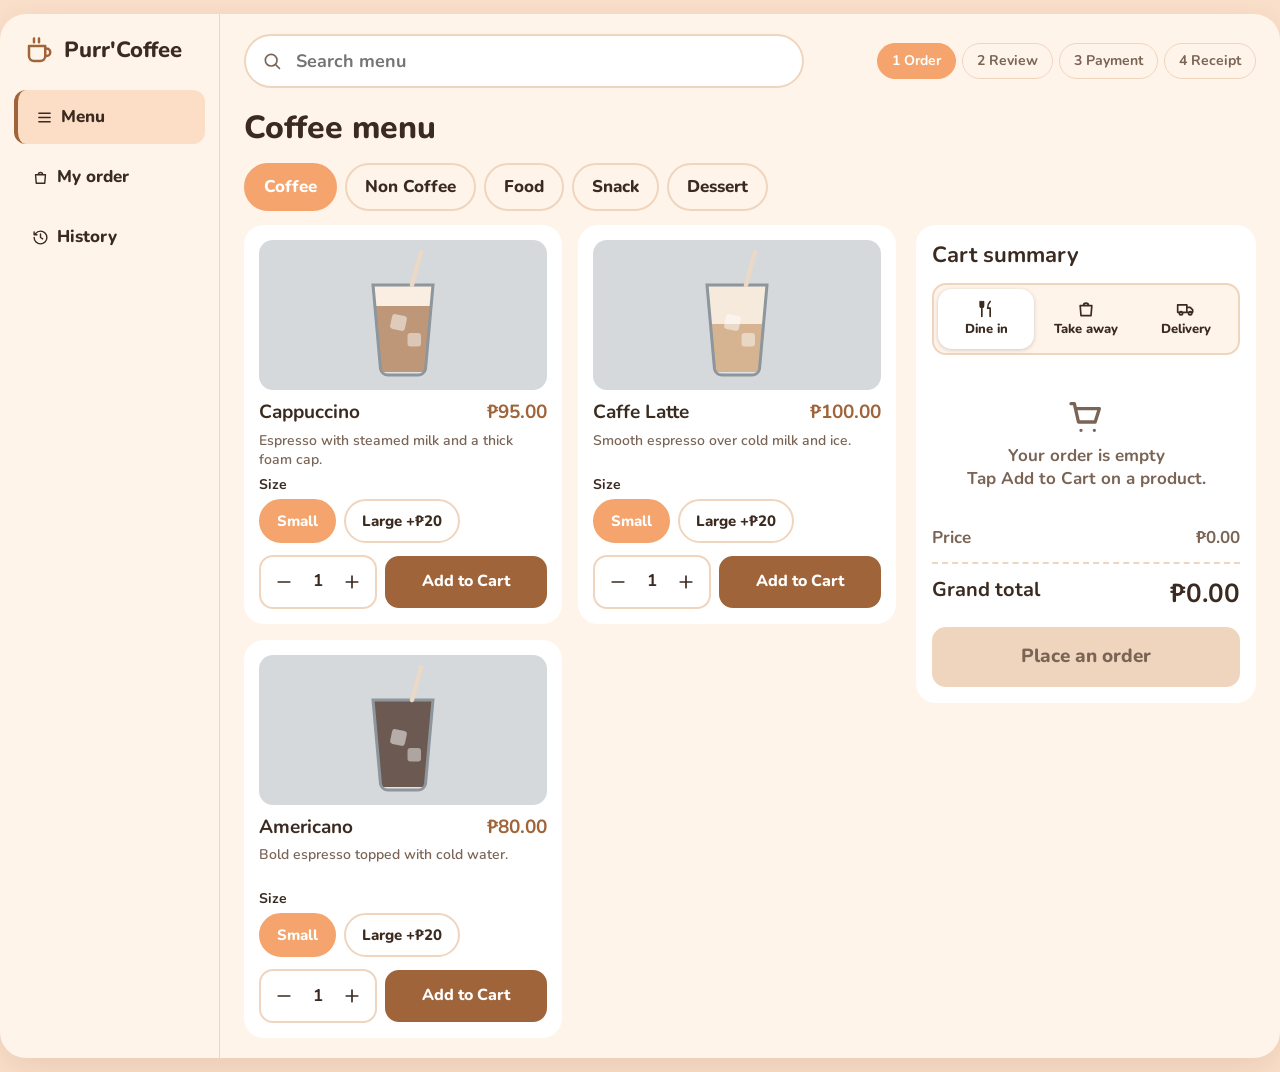
==== index.html @ 144119b5 "add readme" ====
<!DOCTYPE html>
<html lang="en">
<head>
  <meta charset="utf-8">
  <meta name="viewport" content="width=device-width, initial-scale=1, viewport-fit=cover">
  <title>Purr'Coffee POS</title>
  <link rel="stylesheet" href="https://fonts.googleapis.com/css2?family=Nunito:wght@600;700;800&family=JetBrains+Mono:wght@500;700&display=swap">

  <style>
  /* ===== THEME (light + dark colors) ===== */
  :root {
    box-sizing: border-box;
    padding-top: env(safe-area-inset-top,0px);
    padding-bottom: env(safe-area-inset-bottom,0px);
    --bg: #fbe1cc;
    --panel: #fff4ea;
    --card: #fff;
    --ink: #3b2a20;
    --mute: #7a6455;
    --line: #f0d5be;
    --brand: #a0643a;
    --pill: #f4a46c;
    --pillink: #fff;
    --ok: #15803d;
    --okbg: #dcfce7;
    --err: #b91c1c;
    --errbg: #fee2e2;
    --btn2: #3b2a20;
    --btn2ink: #fff;
    --img: #d5d9dc;
  }

  @media (prefers-color-scheme:dark) {
    :root:not([data-theme="light"]) {
      --bg: #1d1511;
      --panel: #2a1f19;
      --card: #35271f;
      --ink: #f7e9dc;
      --mute: #c9ae98;
      --line: #4a382d;
      --brand: #d39a6c;
      --pill: #e0905a;
      --pillink: #2a1f19;
      --ok: #4ade80;
      --okbg: #10331f;
      --err: #fca5a5;
      --errbg: #3a1518;
      --btn2: #f7e9dc;
      --btn2ink: #2a1f19;
      --img: #4a4540;
    }
  }

  :root[data-theme="dark"] {
    --bg: #1d1511;
    --panel: #2a1f19;
    --card: #35271f;
    --ink: #f7e9dc;
    --mute: #c9ae98;
    --line: #4a382d;
    --brand: #d39a6c;
    --pill: #e0905a;
    --pillink: #2a1f19;
    --ok: #4ade80;
    --okbg: #10331f;
    --err: #fca5a5;
    --errbg: #3a1518;
    --btn2: #f7e9dc;
    --btn2ink: #2a1f19;
    --img: #4a4540;
  }

  html {
    scroll-padding-top: env(safe-area-inset-top,0px);
  }

  *,*:before,*:after {
    box-sizing: inherit;
  }

  body {
    margin: 0;
    background: var(--bg);
    color: var(--ink);
    font: 700 17px/1.35 Nunito,"Segoe UI",system-ui,sans-serif;
    -webkit-tap-highlight-color: transparent;
    touch-action: manipulation;
  }

  /* ===== BASE + BUTTONS ===== */
  svg.i {
    width: 1em;
    height: 1em;
    fill: none;
    stroke: currentColor;
    stroke-width: 2;
    stroke-linecap: round;
    stroke-linejoin: round;
    flex: none;
  }

  button {
    font: inherit;
    font-weight: 800;
    color: inherit;
    cursor: pointer;
    min-height: 52px;
    min-width: 52px;
    border-radius: 14px;
    border: 2px solid var(--line);
    background: var(--card);
    padding: 0 18px;
    display: inline-flex;
    align-items: center;
    justify-content: center;
    gap: 8px;
    transition: transform .08s,filter .15s;
  }

  button:active {
    transform: scale(.95);
    filter: brightness(.93);
  }

  button:focus-visible,input:focus-visible {
    outline: 3px solid var(--brand);
    outline-offset: 2px;
  }

  button:disabled {
    opacity: .6;
    cursor: wait;
  }

  .pri {
    background: var(--brand);
    border-color: var(--brand);
    color: #fff;
    font-size: 19px;
    min-height: 60px;
  }

  .out {
    border-color: var(--btn2);
    min-height: 60px;
    font-size: 19px;
  }

  .dis {
    background: var(--line);
    border-color: var(--line);
    color: var(--mute);
  }

  /* ===== APP SHELL + SIDEBAR ===== */
  .shell {
    max-width: 1400px;
    margin: 14px auto;
    display: grid;
    grid-template-columns: 220px 1fr;
    gap: 0;
    background: var(--panel);
    border-radius: 26px;
    overflow: hidden;
    min-height: calc(100vh - 28px);
    box-shadow: 0 10px 40px rgba(120,70,30,.15);
  }

  aside {
    padding: 22px 14px;
    border-right: 1px solid var(--line);
    display: flex;
    flex-direction: column;
    gap: 6px;
  }

  .brand {
    display: flex;
    align-items: center;
    gap: 10px;
    font-size: 22px;
    font-weight: 800;
    padding: 0 10px 18px;
    color: var(--ink);
  }

  .brand svg {
    font-size: 30px;
    color: var(--brand);
  }

  .nav {
    justify-content: flex-start;
    border: 0;
    background: none;
    min-height: 54px;
    width: 100%;
    font-size: 17px;
    border-radius: 12px;
    position: relative;
  }

  .nav.on {
    background: color-mix(in srgb,var(--pill) 28%,var(--panel));
    border-left: 4px solid var(--brand);
  }

  .nav .bd {
    margin-left: auto;
    background: var(--pill);
    color: var(--pillink);
    border-radius: 50%;
    min-width: 26px;
    height: 26px;
    display: grid;
    place-items: center;
    font-size: 14px;
  }

  .content {
    padding: 20px 24px;
    min-width: 0;
  }

  /* ===== TOP BAR + SEARCH + STEPS ===== */
  .top {
    display: flex;
    justify-content: space-between;
    align-items: center;
    gap: 12px;
    flex-wrap: wrap;
    margin-bottom: 18px;
  }

  .search {
    flex: 1;
    min-width: 200px;
    max-width: 560px;
    position: relative;
  }

  .search input {
    width: 100%;
    min-height: 54px;
    border-radius: 999px;
    border: 2px solid var(--line);
    background: var(--card);
    padding: 0 20px 0 50px;
    font: inherit;
    font-size: 18px;
    color: var(--ink);
  }

  .search svg {
    position: absolute;
    left: 18px;
    top: 17px;
    font-size: 20px;
    color: var(--mute);
  }

  .steps {
    display: flex;
    gap: 6px;
    flex-wrap: wrap;
  }

  .steps span {
    padding: 8px 14px;
    border-radius: 999px;
    font-size: 14px;
    border: 1px solid var(--line);
    color: var(--mute);
  }

  .steps .done {
    background: color-mix(in srgb,var(--pill) 25%,var(--panel));
    color: var(--ink);
  }

  .steps .on {
    background: var(--pill);
    color: var(--pillink);
    border-color: var(--pill);
  }

  h1,h2 {
    margin: 0;
    font-weight: 800;
  }

  h1 {
    font-size: 32px;
  }

  h2 {
    font-size: 28px;
  }

  .sub {
    color: var(--mute);
    margin: 6px 0 0;
  }

  /* ===== MENU SCREEN (products + cart) ===== */
  .cols {
    display: grid;
    grid-template-columns: 1fr 340px;
    gap: 20px;
    align-items: start;
  }

  .pills {
    display: flex;
    gap: 8px;
    flex-wrap: wrap;
    margin: 14px 0;
  }

  .pills button {
    border-radius: 999px;
    min-height: 48px;
    background: none;
    border-color: var(--line);
  }

  .pills .on {
    background: var(--pill);
    border-color: var(--pill);
    color: var(--pillink);
  }

  .grid {
    display: grid;
    grid-template-columns: repeat(auto-fill,minmax(225px,1fr));
    gap: 16px;
  }

  .pc {
    background: var(--card);
    border-radius: 20px;
    padding: 12px;
    border: 3px solid transparent;
    display: flex;
    flex-direction: column;
    gap: 6px;
  }

  .pc.in {
    border-color: var(--pill);
  }

  .img {
    height: 150px;
    border-radius: 14px;
    background: var(--img);
    overflow: hidden;
    display: grid;
    place-items: center;
  }

  .img svg {
    height: 100%;
    width: 100%;
  }

  .pn {
    display: flex;
    justify-content: space-between;
    align-items: baseline;
    gap: 6px;
    font-size: 19px;
    margin-top: 4px;
  }

  .pn span {
    color: var(--brand);
  }

  .desc {
    margin: 0;
    color: var(--mute);
    font-size: 14px;
    font-weight: 600;
    min-height: 38px;
  }

  .sz small {
    display: block;
    font-size: 14px;
    margin-bottom: 4px;
  }

  .sz div {
    display: flex;
    gap: 8px;
  }

  .sz button {
    min-height: 44px;
    border-radius: 999px;
    font-size: 15px;
    padding: 0 16px;
  }

  .sz .on {
    background: var(--pill);
    border-color: var(--pill);
    color: var(--pillink);
  }

  .ar {
    display: flex;
    gap: 8px;
    align-items: center;
    margin-top: auto;
    padding-top: 6px;
  }

  .st {
    display: flex;
    align-items: center;
    border: 2px solid var(--line);
    border-radius: 14px;
  }

  .st button {
    border: 0;
    background: none;
    min-width: 46px;
    min-height: 50px;
    padding: 0;
    font-size: 20px;
  }

  .st b {
    min-width: 22px;
    text-align: center;
  }

  .add {
    flex: 1;
    background: var(--brand);
    border-color: var(--brand);
    color: #fff;
    font-size: 16px;
    padding: 0 8px;
  }

  .cart {
    background: var(--card);
    border-radius: 20px;
    padding: 16px;
    position: sticky;
    top: 12px;
  }

  .cart h3 {
    margin: 0 0 12px;
    font-size: 22px;
  }

  .mode {
    display: grid;
    grid-template-columns: repeat(3,1fr);
    gap: 4px;
    background: var(--panel);
    border: 2px solid var(--line);
    border-radius: 14px;
    padding: 4px;
    margin-bottom: 12px;
  }

  .mode button {
    flex-direction: column;
    gap: 2px;
    border: 0;
    background: none;
    min-height: 60px;
    font-size: 13px;
    padding: 0 4px;
  }

  .mode .on {
    background: var(--card);
    box-shadow: 0 1px 4px rgba(0,0,0,.18);
  }

  .mode svg {
    font-size: 20px;
  }

  .item {
    display: grid;
    grid-template-columns: 56px 1fr auto;
    gap: 10px;
    align-items: center;
    padding: 10px 0;
    border-bottom: 1px solid var(--line);
  }

  .item .th {
    width: 56px;
    height: 56px;
    border-radius: 12px;
    overflow: hidden;
    background: var(--img);
  }

  .item .th svg {
    width: 100%;
    height: 100%;
  }

  .item b {
    font-size: 16px;
    display: block;
  }

  .item small {
    color: var(--mute);
    font-size: 14px;
    font-weight: 600;
    display: block;
  }

  .item .q {
    display: flex;
    align-items: center;
    gap: 4px;
    margin-top: 4px;
  }

  .item .q button {
    min-height: 44px;
    min-width: 44px;
    padding: 0;
    border-radius: 12px;
    font-size: 18px;
  }

  .item .q i {
    font-style: normal;
    min-width: 24px;
    text-align: center;
  }

  .item .rt {
    text-align: right;
  }

  .item .rt b {
    font-size: 17px;
  }

  .del {
    background: var(--errbg)!important;
    color: var(--err);
    border-color: var(--errbg)!important;
    margin-top: 6px;
  }

  .empty {
    text-align: center;
    color: var(--mute);
    padding: 30px 8px;
  }

  .empty svg {
    font-size: 40px;
    display: block;
    margin: 0 auto 8px;
  }

  .row2 {
    display: flex;
    justify-content: space-between;
    padding: 6px 0;
    color: var(--mute);
  }

  .row2.g {
    color: var(--ink);
    font-size: 20px;
    border-top: 2px dashed var(--line);
    margin-top: 6px;
    padding-top: 12px;
  }

  .row2.g b {
    font-size: 26px;
  }

  .wide {
    width: 100%;
    margin-top: 10px;
  }

  /* ===== REVIEW SCREEN ===== */
  .panelbox {
    background: var(--card);
    border-radius: 20px;
    overflow: hidden;
    margin: 16px 0;
  }

  .tr {
    display: grid;
    grid-template-columns: 2fr 1fr 1fr 1fr;
    padding: 16px 22px;
    border-top: 1px solid var(--line);
    font-size: 19px;
    align-items: center;
  }

  .tr.h {
    background: var(--panel);
    border: 0;
    font-size: 13px;
    color: var(--mute);
    padding: 12px 22px;
  }

  .tr>*:not(:first-child) {
    text-align: right;
  }

  .tsum {
    display: flex;
    justify-content: space-between;
    align-items: center;
    padding: 20px 22px;
    background: color-mix(in srgb,var(--pill) 22%,var(--card));
  }

  .tsum b {
    font-size: 40px;
    color: var(--brand);
  }

  .btns {
    display: grid;
    grid-template-columns: 1fr 2fr;
    gap: 16px;
  }

  @media (max-width:600px) {
    .btns {
      grid-template-columns: 1fr;
    }
  }

  .due {
    background: var(--card);
    border-radius: 16px;
    padding: 10px 20px;
    text-align: right;
  }

  .due small {
    display: block;
    font-size: 13px;
    color: var(--mute);
  }

  .due b {
    font-size: 34px;
    color: var(--brand);
  }

  /* ===== PAYMENT METHOD + CASH / QR / CARD ===== */
  .methods {
    display: grid;
    grid-template-columns: repeat(auto-fit,minmax(220px,1fr));
    gap: 16px;
    margin: 18px 0;
  }

  .method {
    flex-direction: column;
    min-height: 270px;
    border-radius: 24px;
    padding: 20px;
    font-weight: 600;
    color: var(--mute);
    gap: 4px;
    text-align: center;
    border: 3px solid transparent;
  }

  .method h3 {
    margin: 10px 0 2px;
    font-size: 26px;
    color: var(--ink);
    font-weight: 800;
  }

  .mic {
    width: 110px;
    height: 110px;
    border-radius: 50%;
    display: grid;
    place-items: center;
    font-size: 50px;
  }

  .two {
    display: grid;
    grid-template-columns: 1fr 1fr;
    gap: 24px;
    align-items: start;
  }

  @media (max-width:860px) {
    .two {
      grid-template-columns: 1fr;
    }
  }

  .amt {
    background: var(--card);
    border-radius: 16px;
    padding: 16px 22px;
    display: flex;
    justify-content: space-between;
    align-items: center;
    color: var(--mute);
    margin: 14px 0;
  }

  .amt b {
    font-size: 36px;
    color: var(--ink);
  }

  .field {
    background: var(--card);
    border: 3px solid var(--btn2);
    border-radius: 16px;
    padding: 12px 22px;
    font-size: 40px;
    font-weight: 800;
    min-height: 78px;
  }

  .field.bad {
    border-color: var(--err);
  }

  .field.z {
    color: var(--mute);
  }

  .lbl {
    display: block;
    font-size: 15px;
    margin: 12px 0 6px;
  }

  .quick {
    display: grid;
    grid-template-columns: repeat(4,1fr);
    gap: 8px;
    margin: 6px 0 12px;
  }

  .quick button {
    padding: 0;
    min-height: 58px;
  }

  .quick .on {
    background: var(--btn2);
    color: var(--btn2ink);
    border-color: var(--btn2);
  }

  .chg {
    border-radius: 16px;
    padding: 14px 20px;
    display: flex;
    justify-content: space-between;
    align-items: center;
    background: var(--card);
    color: var(--mute);
  }

  .chg.ok {
    background: var(--okbg);
    color: var(--ok);
  }

  .chg b {
    font-size: 36px;
  }

  .chg small {
    display: block;
    font-size: 14px;
    font-weight: 600;
  }

  .alert {
    display: flex;
    gap: 12px;
    align-items: center;
    background: var(--errbg);
    color: var(--err);
    border: 2px solid var(--err);
    border-radius: 14px;
    padding: 12px 16px;
    margin: 10px 0;
    font-size: 22px;
  }

  .alert div {
    font-size: 15px;
    font-weight: 600;
  }

  .alert b {
    font-size: 17px;
    display: block;
  }

  .pad {
    display: grid;
    grid-template-columns: repeat(3,1fr);
    gap: 10px;
  }

  .pad button {
    min-height: 92px;
    font-size: 32px;
    border-radius: 16px;
    padding: 0;
  }

  .pad .f {
    background: var(--panel);
    font-size: 20px;
  }

  .qrcard,.term {
    background: var(--card);
    border-radius: 24px;
    padding: 32px;
    text-align: center;
    display: grid;
    place-items: center;
  }

  .qrbox {
    width: min(290px,100%);
    aspect-ratio: 1;
    border: 2px dashed var(--mute);
    border-radius: 10px;
    position: relative;
    display: grid;
    place-items: center;
    color: var(--mute);
    font: 700 14px "JetBrains Mono",monospace;
    margin-bottom: 12px;
  }

  .qrbox i {
    position: absolute;
    width: 26%;
    height: 26%;
    background: #3b2a20;
    border-radius: 8px;
  }

  .qrbox i:after {
    content: "";
    position: absolute;
    inset: 24%;
    background: #fff;
  }

  .qrbox i:before {
    content: "";
    position: absolute;
    inset: 38%;
    background: #3b2a20;
    z-index: 1;
  }

  .how {
    list-style: none;
    padding: 0;
    margin: 12px 0;
    display: grid;
    gap: 12px;
  }

  .how li {
    display: flex;
    gap: 12px;
    align-items: center;
    font-size: 18px;
  }

  .how b {
    width: 40px;
    height: 40px;
    border-radius: 50%;
    background: var(--btn2);
    color: var(--btn2ink);
    display: grid;
    place-items: center;
    flex: none;
  }

  .note {
    color: var(--mute);
    font-size: 15px;
    font-weight: 600;
    margin-top: 10px;
  }

  .proc {
    background: color-mix(in srgb,var(--pill) 20%,var(--card));
    border: 2px solid var(--pill);
    border-radius: 16px;
    padding: 14px 18px;
    margin: 12px 0;
  }

  .proc .bar {
    height: 12px;
    background: var(--card);
    border-radius: 6px;
    margin: 8px 0;
    overflow: hidden;
  }

  .proc .bar i {
    display: block;
    height: 100%;
    width: 0;
    background: var(--brand);
    animation: fill 1.6s linear forwards;
  }

  @keyframes fill {
    to {
      width: 100%;
    }
  }

  .proc small {
    font-weight: 600;
  }

  /* ===== SUCCESS + RECEIPT + HISTORY ===== */
  .okc {
    background: var(--card);
    border-radius: 26px;
    padding: 32px;
    max-width: 760px;
    margin: 0 auto;
    text-align: center;
  }

  .bigok {
    width: 110px;
    height: 110px;
    border-radius: 50%;
    background: #15803d;
    color: #fff;
    display: grid;
    place-items: center;
    font-size: 58px;
    margin: 0 auto 12px;
  }

  .okc h2 {
    font-size: 40px;
    color: var(--ok);
  }

  .kv {
    border: 2px solid var(--line);
    border-radius: 16px;
    margin: 20px 0;
    overflow: hidden;
    text-align: left;
  }

  .kv div {
    display: flex;
    justify-content: space-between;
    gap: 10px;
    padding: 14px 20px;
    border-top: 1px solid var(--line);
    font-size: 19px;
  }

  .kv div:first-child {
    border: 0;
    background: var(--panel);
  }

  .kv span {
    color: var(--mute);
  }

  .kv .m {
    font: 700 20px "JetBrains Mono",monospace;
  }

  .kv .g {
    color: var(--ok);
  }

  .okc button {
    width: 100%;
    margin-top: 10px;
  }

  .rc {
    background: #fff;
    color: #2b1d14;
    border-radius: 10px;
    padding: 30px;
    font: 500 16px/1.5 "JetBrains Mono",monospace;
    box-shadow: 0 8px 28px rgba(80,40,10,.2);
  }

  .rc h3 {
    margin: 0;
    text-align: center;
    font-size: 25px;
  }

  .rc .c {
    text-align: center;
    color: #6b5646;
    font-size: 13px;
  }

  .rc hr {
    border: 0;
    border-top: 2px dashed #b9a592;
    margin: 12px 0;
  }

  .rc .r {
    display: flex;
    justify-content: space-between;
    gap: 10px;
  }

  .rc small {
    display: block;
    color: #6b5646;
  }

  .rc .t {
    font-size: 23px;
    font-weight: 700;
  }

  .rc .okk {
    color: #15803d;
    font-weight: 700;
  }

  .side {
    padding-top: 30px;
  }

  .side p {
    color: var(--mute);
    font-size: 19px;
    margin: 10px 0 20px;
  }

  .side button {
    width: 100%;
    margin-bottom: 12px;
  }

  .hist {
    display: grid;
    gap: 10px;
    margin-top: 16px;
  }

  .hist button {
    justify-content: space-between;
    min-height: 72px;
    font-size: 18px;
    text-align: left;
    width: 100%;
  }

  @media (max-width:1100px) {
    .cols {
      grid-template-columns: 1fr;
    }
    .cart {
      position: static;
    }
  }

  @media (max-width:820px) {
    .shell {
      grid-template-columns: 1fr;
      margin: 0;
      border-radius: 0;
    }
    aside {
      flex-direction: row;
      flex-wrap: wrap;
      border: 0;
      border-bottom: 1px solid var(--line);
      padding: 10px;
      align-items: center;
    }
    .brand {
      padding: 0 8px;
    }
    .nav {
      width: auto;
    }
  }

  /* ===== TOAST + PRINT + REDUCED MOTION ===== */
  #toast {
    position: fixed;
    left: 50%;
    bottom: calc(24px + env(safe-area-inset-bottom,0px));
    transform: translate(-50%,20px);
    background: #3b2a20;
    color: #fff;
    padding: 14px 24px;
    border-radius: 999px;
    display: flex;
    gap: 10px;
    align-items: center;
    z-index: 50;
    opacity: 0;
    pointer-events: none;
    transition: .2s;
    max-width: 92vw;
  }

  #toast.show {
    opacity: 1;
    transform: translate(-50%,0);
  }

  #toast.error {
    background: #991b1b;
  }

  #toast.warn {
    background: #92400e;
  }

  #toast.success svg {
    color: #86efac;
  }

  @media print {
    aside,.top,.side,#toast {
      display: none;
    }
    .shell {
      display: block;
      box-shadow: none;
    }
    .two {
      display: block;
    }
  }

  @media (prefers-reduced-motion:reduce) {
    * {
      animation: none!important;
      transition: none!important;
    }
  }
  </style>
</head>

<body>
  <div class="shell">
    <aside id="side"></aside>
    <section class="content">
      <div class="top" id="top"></div>
      <div id="app"></div>
    </section>
  </div>
  <div id="toast" role="status" aria-live="polite"></div>

  <script>
    "use strict";

    /* =====================================================================
       PURR'COFFEE POS  -  script map
       ---------------------------------------------------------------------
       1. SETTINGS        numbers you may want to change (prices, limits)
       2. HELPERS         icons, money format, dates, toast popup
       3. MENU DATA       products, categories, product drawings
       4. CART            current order (add / remove / totals)
       5. TRANSACTIONS    reference numbers + saved sales history
       6. PAYMENT         cash validation
       7. RECEIPT         receipt HTML
       8. SCREENS         one function per screen (v_order, v_cash, ...)
       9. ACTIONS         what each button does (click handler)
      10. START           boot the app
       ===================================================================== */

    /* ===== 1. SETTINGS ===== */
    const CONFIG = {
      LARGE_EXTRA: 20,          // extra pesos for a Large drink
      MAX_QTY: 20,              // max quantity per add on the menu
      PROCESS_MS: 1600,         // fake processing time for QR / Card
      MAX_CASH_DIGITS: 7,       // max digits on the cash keypad
      QUICK_AMOUNTS: [200, 500, 1000], // quick cash buttons (plus "Exact")
      TOAST_MS: 2400,           // how long popups stay
      STORAGE_KEY: "pos_tx"     // localStorage key for the reference counter
    };
    const LARGE_EXTRA = CONFIG.LARGE_EXTRA;


    /* ===== 2. HELPERS (icons, money, dates, toast popup) ===== */
    const ICONS = {
      cup: "M4 8h13v8a4 4 0 01-4 4H8a4 4 0 01-4-4V8zM17 10h1a3 3 0 010 6h-1M8 2v3M12 2v3",
      menu: "M4 6h16M4 12h16M4 18h16",
      bag: "M5 8h14l-1 12H6L5 8zM9 8a3 3 0 016 0",
      hist: "M3 12a9 9 0 109-9 9 9 0 00-7 3.5M3 4v4h4M12 7v5l3 2",
      search: "M11 4a7 7 0 100 14 7 7 0 000-14zM21 21l-5-5",
      cash: "M2 6h20v12H2zM12 9a3 3 0 100 6 3 3 0 000-6z",
      qr: "M3 3h7v7H3zM14 3h7v7h-7zM3 14h7v7H3zM14 14h3v3h-3zM20 14v3M14 20h3M20 20h1",
      card: "M2 5h20v14H2zM2 10h20M6 15h4",
      trash: "M4 7h16M10 11v6M14 11v6M6 7l1 13h10l1-13M9 7V4h6v3",
      cart: "M3 4h2l2.5 11h10L20 7H6M9 20h.01M17 20h.01",
      check: "M5 13l4 4L19 7",
      left: "M19 12H5M11 6l-6 6 6 6",
      right: "M5 12h14M13 6l6 6-6 6",
      receipt: "M6 3h12v18l-3-2-3 2-3-2-3 2V3zM9 8h6M9 12h6",
      plus: "M12 5v14M5 12h14",
      minus: "M5 12h14",
      print: "M6 9V3h12v6M6 18H4v-7h16v7h-2M7 14h10v7H7z",
      back: "M21 5H9l-6 7 6 7h12V5zM12 9l5 6M17 9l-5 6",
      alert: "M12 8v5M12 17h.01M12 2a10 10 0 100 20 10 10 0 000-20z",
      dine: "M7 3v8M5 3v5a2 2 0 004 0V3M7 11v10M17 3c-2 2-3 5-3 8h3v10",
      take: "M5 8h14l-1 12H6L5 8zM9 8a3 3 0 016 0",
      ride: "M2 7h11v9H2zM13 10h4l3 3v3h-7M6 19a2 2 0 100-4 2 2 0 000 4zM17 19a2 2 0 100-4 2 2 0 000 4z"
    };
    const ic = n => `<svg class="i" viewBox="0 0 24 24" aria-hidden="true"><path d="${ICONS[n]}"/></svg>`;
    const Util = {
      cents: n => Math.round(Number(n) * 100), // money in centavos: no decimal errors
      peso: n => "₱" + Number(n).toLocaleString("en-PH", {
        minimumFractionDigits: 2,
        maximumFractionDigits: 2
      }),
      pad: (n, l) => String(n).padStart(l, "0"),
      ymd: d => d.getFullYear() + Util.pad(d.getMonth() + 1, 2) + Util.pad(d.getDate(), 2),
      toast(t, type = "success") {
        const e = document.getElementById("toast");
        e.innerHTML = ic(type === "success" ? "check" : "alert") + `<span>${t}</span>`;
        e.className = "show " + type;
        clearTimeout(Util._t);
        Util._t = setTimeout(() => e.className = "", CONFIG.TOAST_MS);
      }
    };

    /* ===== 3. MENU DATA (products, categories, drawn images - no image files needed) ===== */
    const PRODUCTS = [
      {
        id: 1,
        name: "Cappuccino",
        price: 95,
        cat: "Coffee",
        sizes: 1,
        art: "cup",
        layers: [
          [30, 44, "#f6e8d6"],
          [44, 88, "#a8744a"]
        ],
        desc: "Espresso with steamed milk and a thick foam cap."
      },
      {
        id: 2,
        name: "Caffe Latte",
        price: 100,
        cat: "Coffee",
        sizes: 1,
        art: "cup",
        layers: [
          [30, 56, "#f1e2cf"],
          [56, 88, "#c89a6c"]
        ],
        desc: "Smooth espresso over cold milk and ice."
      },
      {
        id: 3,
        name: "Americano",
        price: 80,
        cat: "Coffee",
        sizes: 1,
        art: "cup",
        layers: [
          [30, 88, "#3a2218"]
        ],
        desc: "Bold espresso topped with cold water."
      },
      {
        id: 4,
        name: "Matcha Latte",
        price: 120,
        cat: "Non Coffee",
        sizes: 1,
        art: "cup",
        layers: [
          [30, 52, "#a9c06f"],
          [52, 88, "#eef0d6"]
        ],
        desc: "Ceremonial matcha whisked with milk."
      },
      {
        id: 5,
        name: "Choco Milk",
        price: 90,
        cat: "Non Coffee",
        sizes: 1,
        art: "cup",
        layers: [
          [30, 88, "#7a4a31"]
        ],
        desc: "Rich dark chocolate with cold milk."
      },
      {
        id: 6,
        name: "Croissant",
        price: 85,
        cat: "Food",
        art: "croissant",
        desc: "Buttery, flaky, baked fresh each morning."
      },
      {
        id: 7,
        name: "Club Sandwich",
        price: 130,
        cat: "Food",
        art: "sandwich",
        desc: "Chicken, egg, lettuce and tomato on toast."
      },
      {
        id: 8,
        name: "Cookies",
        price: 45,
        cat: "Snack",
        art: "cookie",
        desc: "Two chewy chocolate chip cookies."
      },
      {
        id: 9,
        name: "Cheesecake",
        price: 110,
        cat: "Dessert",
        art: "cake",
        desc: "Creamy baked cheesecake with berry sauce."
      },
      {
        id: 10,
        name: "Donut",
        price: 55,
        cat: "Dessert",
        art: "donut",
        desc: "Glazed ring donut, soft and fluffy."
      }
    ];
    const CATS = ["Coffee", "Non Coffee", "Food", "Snack", "Dessert"];
    function art(p) {
      const L = y => 30 + (y - 30) * 5 / 55, B = {
        cup: () => p.layers.map(([a, b, c]) => `<polygon points="${L(a)},${a} ${70 - (L(a) - 30)},${a} ${70 - (L(b) - 30)},${b} ${L(b)},${b}" fill="${c}"/>`).join("") +
          `<path d="M30 30h40l-5 56a5 5 0 01-5 4H40a5 5 0 01-5-4z" fill="rgba(255,255,255,.25)" stroke="#8d969c" stroke-width="2"/><rect x="42" y="50" width="10" height="10" rx="2" fill="#fff" opacity=".5" transform="rotate(12 47 55)"/><rect x="53" y="62" width="9" height="9" rx="2" fill="#fff" opacity=".45"/><path d="M56 30l6-22" stroke="#e9d9c6" stroke-width="3" stroke-linecap="round"/>`,
        croissant: () => `<path d="M15 62c4-24 22-34 35-34s31 10 35 34c-8-6-12-8-18-6-3-8-9-12-17-12s-14 4-17 12c-6-2-10 0-18 6z" fill="#d9954a"/><path d="M38 40l5 14M50 36v18M62 40l-5 14" stroke="#b9722e" stroke-width="3" stroke-linecap="round"/>`,
        sandwich: () => `<path d="M14 66L50 24l36 42z" fill="#e8c27c"/><path d="M20 66l30-34 30 34z" fill="#8fbf5a"/><path d="M26 66l24-26 24 26z" fill="#e5533d"/><path d="M14 66h72v8H14z" fill="#e8c27c"/>`,
        cookie: () => `<circle cx="50" cy="52" r="30" fill="#c58a4a"/><circle cx="40" cy="44" r="4" fill="#4a2c1a"/><circle cx="58" cy="40" r="4" fill="#4a2c1a"/><circle cx="52" cy="58" r="4" fill="#4a2c1a"/><circle cx="36" cy="60" r="3.5" fill="#4a2c1a"/><circle cx="64" cy="58" r="3.5" fill="#4a2c1a"/>`,
        cake: () => `<path d="M14 70L50 30l36 40z" fill="#f6dfa6"/><path d="M14 70h72v8H14z" fill="#d9a65c"/><path d="M50 30l36 40H50z" fill="#f0cd84"/><circle cx="50" cy="26" r="6" fill="#d33d5b"/>`,
        donut: () => `<circle cx="50" cy="52" r="32" fill="#e7b06b"/><circle cx="50" cy="50" r="30" fill="#f3a0b8"/><circle cx="50" cy="50" r="10" fill="var(--img)"/><path d="M30 38l5 3M62 32l-3 5M70 56l-5 2M40 70l3-5M58 70l-2-5" stroke="#fff" stroke-width="3" stroke-linecap="round"/>`
      };
      return `<svg viewBox="0 0 100 100" role="img" aria-label="${p.name}">${B[p.art]()}</svg>`;
    }

    /* ===== 4. CART (current order; each line is keyed by product + size) ===== */
    const Cart = {
      items: [],
      find(k) {
        return this.items.find(i => i.key === k);
      },
      add(p, size, qty) {
        const k = p.id + (size || ""), e = this.find(k);
        if (e)
          e.quantity += qty;
        else
          this.items.push({
            key: k,
            productId: p.id,
            name: p.name,
            size,
            price: p.price + (size === "Large" ? LARGE_EXTRA : 0),
            quantity: qty
          });
      },
      change(k, d) {
        const e = this.find(k);
        if (!e)
          return;
        e.quantity + d < 1 ? this.remove(k) : e.quantity += d; // never below 1
      },
      remove(k) {
        this.items = this.items.filter(i => i.key !== k);
      },
      clear() {
        this.items = [];
      },
      subtotal: i => Util.cents(i.price) * i.quantity / 100, // derived, never stored
      totalCents() {
        return this.items.reduce((s, i) => s + Util.cents(i.price) * i.quantity, 0);
      },
      total() {
        return this.totalCents() / 100;
      },
      count() {
        return this.items.reduce((s, i) => s + i.quantity, 0);
      },
      isEmpty() {
        return !this.items.length;
      }
    };

    /* ===== 5. TRANSACTIONS (reference numbers + sales history) ===== */
    const Tx = {
      seq: 0,
      used: new Set(),
      history: [],
      init() {
        try {
          const s = JSON.parse(localStorage.getItem(CONFIG.STORAGE_KEY) || "{}");
          if (s.day === Util.ymd(new Date())) {
            this.seq = s.seq || 0;
            (s.used || []).forEach(r => this.used.add(r));
          }
        }
        catch (e) { }
      },
      peekRef() {
        return `TXN-${Util.ymd(new Date())}-${Util.pad(this.seq + 1, 3)}`;
      },
      newRef() {
        let r;
        do {
          this.seq++;
          r = `TXN-${Util.ymd(new Date())}-${Util.pad(this.seq, 3)}`;
        } while (this.used.has(r));
        this.used.add(r);
        try {
          localStorage.setItem(CONFIG.STORAGE_KEY, JSON.stringify({
            day: Util.ymd(new Date()),
            seq: this.seq,
            used: [...this.used]
          }));
        }
        catch (e) { }
        return r;
      },
      complete(method, cashC, mode) {
        if (Cart.isEmpty())
          throw new Error("empty");
        const tc = Cart.totalCents(), cash = method === "Cash";
        const t = {
          transactionReference: this.newRef(),
          dateTime: new Date(),
          serviceMode: mode,
          items: Cart.items.map(i => ({ // snapshot: later cart changes cannot alter it
            name: i.name,
            size: i.size,
            price: i.price,
            quantity: i.quantity,
            subtotal: Cart.subtotal(i)
          })),
          total: tc / 100,
          paymentMethod: method,
          cashReceived: cash ? cashC / 100 : null,
          change: cash ? (cashC - tc) / 100 : null,
          status: "PAID"
        };
        this.history.unshift(t);
        return t;
      }
    };

    /* ===== 6. PAYMENT (cash validation) ===== */
    const Payment = { check(s) {
        if (!/^\d{1,7}$/.test(s) || Number(s) <= 0)
          return { error: "invalid" };
        const c = Number(s) * 100, t = Cart.totalCents();
        return c < t ? {
          error: "short",
          short: (t - c) / 100
        } : {
          cents: c,
          change: (c - t) / 100
        };
      } };

    /* ===== 7. RECEIPT ===== */
    const Receipt = { html(t) {
        const rows = t.items.map(i => `<div class="r"><b>${i.name}${i.size ? ` (${i.size})` : ""}</b><span>${Util.peso(i.subtotal)}</span></div><small>${i.quantity} × ${Util.peso(i.price)}</small>`).join("");
        const cash = t.paymentMethod === "Cash" ? `<div class="r"><span>Cash received</span><span>${Util.peso(t.cashReceived)}</span></div><div class="r"><span>Change</span><span>${Util.peso(t.change)}</span></div>` : "";
        return `<div class="rc"><h3>PURR'COFFEE POS</h3><div class="c">Official Digital Receipt</div><hr>
      <div class="r"><span>Transaction</span><b>${t.transactionReference}</b></div><div class="r"><span>Date</span><span>${t.dateTime.toLocaleString("en-PH", {
          dateStyle: "long",
          timeStyle: "short"
        })}</span></div><div class="r"><span>Order type</span><span>${t.serviceMode}</span></div><hr>${rows}<hr>
      <div class="r t"><span>TOTAL</span><span>${Util.peso(t.total)}</span></div><div class="r"><span>Payment</span><span>${t.paymentMethod}</span></div>${cash}
      <div class="r"><span>Status</span><span class="okk">Payment Successful</span></div><hr><div class="c">Thank you! Come back soon.</div></div>`;
      } };

    /* ===== 8. SCREENS + APP STATE (step numbers, state, render, one v_ function per screen) ===== */
    const STEP = {
      order: 1,
      review: 2,
      method: 3,
      cash: 3,
      qr: 3,
      card: 3,
      success: 4,
      receipt: 4,
      history: 0
    };
    const App = {
      screen: "order",
      cat: "Coffee",
      q: "",
      mode: "Dine in",
      sel: {},
      lastTx: null,
      from: "success",
      cashStr: "",
      processing: false,
      // go to another screen and redraw
      go(s) {
        this.screen = s;
        this.render();
        window.scrollTo(0, 0);
      },
      getSel(id) {
        return this.sel[id] || (this.sel[id] = {
          size: "Small",
          qty: 1
        });
      },
      // redraw sidebar, top bar and main area
      render() {
        const n = STEP[this.screen];
        document.getElementById("side").innerHTML = `<div class="brand">${ic("cup")}Purr'Coffee</div>
        <button class="nav ${this.screen === "order" ? "on" : ""}" data-a="toOrder">${ic("menu")} Menu</button>
        <button class="nav ${this.screen === "review" ? "on" : ""}" data-a="toReview">${ic("bag")} My order${Cart.count() ? `<span class="bd">${Cart.count()}</span>` : ""}</button>
        <button class="nav ${this.screen === "history" ? "on" : ""}" data-a="toHistory">${ic("hist")} History</button>`;
        const steps = ["Order", "Review", "Payment", "Receipt"].map((l, i) => {
          const k = i + 1, done = this.screen === "success" ? k <= 3 : k < n;
          return `<span class="${k === n && this.screen !== "success" ? "on" : done ? "done" : ""}">${done ? "✓ " + l : k + " " + l}</span>`;
        }).join("");
        document.getElementById("top").innerHTML = this.screen === "order" ? `<div class="search">${ic("search")}<input id="q" type="search" placeholder="Search menu" value="${this.q.replace(/"/g, "&quot;")}" aria-label="Search menu"></div><div class="steps">${steps}</div>` : `<div class="steps">${steps}</div>`;
        document.getElementById("app").innerHTML = this["v_" + this.screen]();
        const q = document.getElementById("q");
        if (q)
          q.oninput = () => {
            this.q = q.value;
            document.getElementById("grid").innerHTML = this.gridHtml();
          };
      },
      gridHtml() {
        const s = this.q.trim().toLowerCase(), list = PRODUCTS.filter(p => s ? p.name.toLowerCase().includes(s) : p.cat === this.cat);
        if (!list.length)
          return `<div class="empty">No products found.<br>Try another name or category.</div>`;
        return list.map(p => {
          const v = this.getSel(p.id), inCart = Cart.items.some(i => i.productId === p.id), pr = p.price + (p.sizes && v.size === "Large" ? LARGE_EXTRA : 0);
          return `<div class="pc ${inCart ? "in" : ""}"><div class="img">${art(p)}</div><div class="pn"><span style="color:var(--ink)">${p.name}</span><span>${Util.peso(pr)}</span></div><p class="desc">${p.desc}</p>
        ${p.sizes ? `<div class="sz"><small>Size</small><div>${["Small", "Large"].map(z => `<button class="${v.size === z ? "on" : ""}" data-a="size" data-id="${p.id}" data-s="${z}">${z}${z === "Large" ? " +₱" + LARGE_EXTRA : ""}</button>`).join("")}</div></div>` : ""}
        <div class="ar"><div class="st"><button data-a="qm" data-id="${p.id}" aria-label="Less">${ic("minus")}</button><b>${v.qty}</b><button data-a="qp" data-id="${p.id}" aria-label="More">${ic("plus")}</button></div><button class="add" data-a="add" data-id="${p.id}">Add to Cart</button></div></div>`;
        }).join("");
      },
      cartBox() {
        const modes = [
          ["Dine in", "dine"],
          ["Take away", "take"],
          ["Delivery", "ride"]
        ];
        return `<div class="cart"><h3>Cart summary</h3><div class="mode">${modes.map(([m, i]) => `<button class="${this.mode === m ? "on" : ""}" data-a="mode" data-m="${m}">${ic(i)}${m}</button>`).join("")}</div>${Cart.isEmpty() ? `<div class="empty">${ic("cart")}<b>Your order is empty</b><br>Tap Add to Cart on a product.</div>` :
          Cart.items.map(i => {
            const p = PRODUCTS.find(x => x.id === i.productId);
            return `<div class="item"><div class="th">${art(p)}</div><div><b>${i.name}</b><small>${i.size ? i.size + " · " : ""}${Util.peso(i.price)} each</small><div class="q"><button data-a="dec" data-k="${i.key}" aria-label="Decrease ${i.name}">${ic("minus")}</button><i>${i.quantity}</i><button data-a="inc" data-k="${i.key}" aria-label="Increase ${i.name}">${ic("plus")}</button></div></div>
        <div class="rt"><b>${Util.peso(Cart.subtotal(i))}</b><br><button class="del" data-a="rem" data-k="${i.key}" aria-label="Remove ${i.name}">${ic("trash")}</button></div></div>`;
          }).join("")}
        <div class="row2"><span>Price</span><span>${Util.peso(Cart.total())}</span></div><div class="row2 g"><span>Grand total</span><b>${Util.peso(Cart.total())}</b></div>
        <button class="wide pri ${Cart.isEmpty() ? "dis" : ""}" data-a="toReview">Place an order</button></div>`;
      },
      v_order() {
        return `<h1>Coffee menu</h1><div class="pills">${CATS.map(c => `<button class="${!this.q && c === this.cat ? "on" : ""}" data-a="cat" data-c="${c}">${c}</button>`).join("")}</div><div class="cols"><div class="grid" id="grid">${this.gridHtml()}</div>${this.cartBox()}</div>`;
      },
      v_review() {
        return `<div style="max-width:1000px"><h1>Order summary</h1><p class="sub">${this.mode} · Check your items before paying. Tap Back to make changes — your items stay in the cart.</p>
      <div class="panelbox"><div class="tr h"><span>PRODUCT</span><span>QTY</span><span>UNIT PRICE</span><span>SUBTOTAL</span></div>
      ${Cart.items.map(i => `<div class="tr"><b>${i.name}${i.size ? ` (${i.size})` : ""}</b><b>${i.quantity}</b><span>${Util.peso(i.price)}</span><b>${Util.peso(Cart.subtotal(i))}</b></div>`).join("")}
      <div class="tsum"><div><b style="font-size:20px;color:var(--ink)">Total Amount</b><br><span style="color:var(--mute)">${Cart.count()} items</span></div><b>${Util.peso(Cart.total())}</b></div></div>
      <div class="btns"><button class="out" data-a="toOrder">${ic("left")} Back / Modify Order</button><button class="pri" data-a="toMethod">Proceed to Payment ${ic("right")}</button></div></div>`;
      },
      v_method() {
        const m = (k, i, t, d, bg, fg) => `<button class="method" data-a="pick" data-m="${k}"><span class="mic" style="background:${bg};color:${fg}">${ic(i)}</span><h3>${t}</h3>${d}</button>`;
        return `<div class="top" style="margin:0"><div><h1>How would you like to pay?</h1><p class="sub">Tap one of the options below.</p></div><div class="due"><small>AMOUNT DUE</small><b>${Util.peso(Cart.total())}</b></div></div>
      <div class="methods">${m("Cash", "cash", "Cash", "Enter the amount you are paying. Change is computed for you.", "#dcfce7", "#166534")}${m("QR Payment", "qr", "QR Payment", "Scan with a supported e-wallet or banking app.", "#dbeafe", "#1d4ed8")}${m("Card", "card", "Credit / Debit Card", "Tap, insert, or swipe your card at the reader.", "#ede9fe", "#6d28d9")}</div>
      <button class="out" data-a="toReview">${ic("left")} Back to Order</button>`;
      },
      v_cash() {
        const s = this.cashStr, amt = s ? Number(s) : 0, r = s ? Payment.check(s) : null, bad = r && r.error === "short", ok = r && !r.error;
        return `<div class="two"><div><h2>${ic("cash")} Cash Payment</h2><div class="amt"><span>Total amount</span><b>${Util.peso(Cart.total())}</b></div><span class="lbl">Amount paid</span>
      <div class="field ${bad ? "bad" : ""} ${s ? "" : "z"}">${Util.peso(amt)}</div>
      ${bad ? `<div class="alert">${ic("alert")}<div><b>Insufficient cash.</b>Please enter an amount equal to or greater than the total. You are short by ${Util.peso(r.short)}.</div></div>` : ""}
      <span class="lbl" style="color:var(--mute)">Quick amounts</span><div class="quick"><button data-a="quick" data-v="${Cart.total()}" class="${s && amt === Math.ceil(Cart.total()) ? "on" : ""}">Exact</button>${CONFIG.QUICK_AMOUNTS.map(v => `<button data-a="quick" data-v="${v}" class="${s && amt === v ? "on" : ""}">₱${v.toLocaleString()}</button>`).join("")}</div>
      <div class="chg ${ok ? "ok" : ""}"><div>Change${ok ? `<small>${Util.peso(amt)} − ${Util.peso(Cart.total())}</small>` : ""}</div><b>${ok ? Util.peso(r.change) : "—"}</b></div></div>
      <div><div class="pad">${[1, 2, 3, 4, 5, 6, 7, 8, 9].map(d => `<button data-a="key" data-k="${d}">${d}</button>`).join("")}<button class="f" data-a="kclear">Clear</button><button data-a="key" data-k="0">0</button><button class="f" data-a="kback" aria-label="Backspace">${ic("back")}</button></div>
      <button class="wide pri" style="margin-top:12px" data-a="payCash">Pay Now</button><button class="wide out" data-a="toMethod">${ic("left")} Change payment method</button></div></div>`;
      },
      proc() {
        return `<div class="proc"><b>Processing payment…</b><div class="bar"><i></i></div><small>Please wait. Do not close this screen.</small></div>`;
      },
      v_qr() {
        const p = this.processing;
        return `<div class="two" style="margin-top:20px"><div class="qrcard"><div><div class="qrbox"><i style="top:8%;left:8%"></i><i style="top:8%;right:8%"></i><i style="bottom:8%;left:8%"></i><div>QR CODE<br><small>placeholder</small></div></div><div class="note">Ref: ${Tx.peekRef()}</div></div></div>
      <div><h2>${ic("qr")} QR Payment <small style="font-size:16px;color:var(--brand)">(simulation)</small></h2><div class="amt"><span>Amount to pay</span><b style="color:var(--brand)">${Util.peso(Cart.total())}</b></div>
      <ul class="how"><li><b>1</b>Scan the QR code using your supported payment application.</li><li><b>2</b>Check that the amount is ${Util.peso(Cart.total())} and approve it in your app.</li><li><b>3</b>Tap Confirm Payment below.</li></ul>${p ? this.proc() : ""}
      <div class="btns" style="grid-template-columns:1fr 1.4fr"><button class="out" ${p ? "disabled" : ""} data-a="toMethod">${ic("left")} Back</button><button class="pri" ${p ? "disabled" : ""} data-a="payQR">${ic("check")} Confirm Payment</button></div>
      <p class="note">Simulated payment — the amount paid will equal the total, with ₱0.00 change.</p></div></div>`;
      },
      v_card() {
        const p = this.processing;
        return `<div class="two" style="margin-top:20px"><div class="term"><svg viewBox="0 0 300 330" width="100%" style="max-width:320px" role="img" aria-label="Card reader"><rect x="40" y="40" width="190" height="270" rx="30" fill="#3b2a20"/><rect x="58" y="62" width="154" height="90" rx="10" fill="#1d1511"/><text x="72" y="95" fill="#f4a46c" font-size="12" font-family="monospace">${p ? "PROCESSING" : "READY"}</text><text x="72" y="130" fill="#fff" font-size="22" font-weight="800" font-family="sans-serif">${Util.peso(Cart.total())}</text><path d="M110 200a30 30 0 010 50M125 190a45 45 0 010 70" stroke="#f4a46c" stroke-width="6" fill="none" stroke-linecap="round"/><g transform="rotate(-12 200 110)"><rect x="150" y="60" width="130" height="85" rx="12" fill="#a0643a"/><rect x="165" y="80" width="26" height="20" rx="4" fill="#fcd34d"/><text x="165" y="125" fill="#fff" font-size="11" font-family="monospace">•••• •••• •••• 4821</text></g></svg></div>
      <div><h2>${ic("card")} Credit / Debit Card <small style="font-size:16px;color:var(--brand)">(simulation)</small></h2><div class="amt"><span>Amount due</span><b style="color:var(--brand)">${Util.peso(Cart.total())}</b></div>
      <h3 style="font-size:22px;margin:0 0 12px">Please tap, insert, or swipe your card.</h3>${p ? this.proc() : ""}
      <div class="btns" style="grid-template-columns:1fr 1.4fr"><button class="out" ${p ? "disabled" : ""} data-a="toMethod">${ic("left")} Back</button><button class="pri" ${p ? "disabled" : ""} data-a="payCard">Process Payment</button></div><p class="note">Simulation only. No real card data is read or stored.</p></div></div>`;
      },
      v_success() {
        const t = this.lastTx, c = t.paymentMethod === "Cash";
        return `<div class="okc"><div class="bigok">${ic("check")}</div><h2>Payment Successful</h2><p class="sub">Transaction completed successfully. Thank you!</p>
      <div class="kv"><div><span>Transaction Reference</span><b class="m">${t.transactionReference}</b></div><div><span>Payment method</span><b>${t.paymentMethod}</b></div><div><span>Amount paid</span><b>${Util.peso(c ? t.cashReceived : t.total)}</b></div><div><span>Transaction amount</span><b>${Util.peso(t.total)}</b></div>${c ? `<div><span>Change</span><b class="g">${Util.peso(t.change)}</b></div>` : ""}</div>
      <button class="pri" data-a="receipt">${ic("receipt")} View Receipt</button><button class="out" data-a="newTx">${ic("plus")} New Transaction</button></div>`;
      },
      v_receipt() {
        return `<div class="two" style="max-width:980px;margin:0 auto">${Receipt.html(this.lastTx)}<div class="side"><h1>Your receipt</h1><p>Keep this for your records. Tap New Transaction when you are done — your order and payment details will be cleared.</p>
      <button class="pri" data-a="newTx">${ic("plus")} New Transaction</button><button class="out" data-a="print">${ic("print")} Print Receipt</button><button class="out" style="border-color:var(--line)" data-a="${this.from === "history" ? "toHistory" : "toSuccess"}">${ic("left")} Back</button></div></div>`;
      },
      v_history() {
        const h = Tx.history;
        return `<h1>History</h1><p class="sub">Completed transactions this session.</p><div class="hist">${h.length ? h.map((t, i) => `<button data-a="open" data-i="${i}"><span>${t.transactionReference}<br><small style="color:var(--mute)">${t.dateTime.toLocaleTimeString("en-PH", { timeStyle: "short" })} · ${t.paymentMethod} · ${t.serviceMode}</small></span><b>${Util.peso(t.total)}</b></button>`).join("") : `<div class="empty">No transactions yet.</div>`}</div>`;
      },
      /* ===== 9. ACTIONS (guard, finish payment, new transaction, click handler) ===== */
      guard() {
        if (Cart.isEmpty()) {
          Util.toast("Please add at least one product before proceeding.", "warn");
          return false;
        }
        return true;
      },
      finish(method, cashC) {
        if (this.processing)
          return;
        if (!this.guard())
          return this.go("order");
        const d = method === "Cash" ? 0 : CONFIG.PROCESS_MS;
        this.processing = d > 0;
        this.render();
        setTimeout(() => {
          this.processing = false;
          try {
            this.lastTx = Tx.complete(method, cashC, this.mode);
            this.from = "success";
            Util.toast("Payment successful!");
            this.go("success");
          }
          catch (e) {
            Util.toast("Payment could not be completed.", "error");
            this.go("order");
          }
        }, d);
      },
      newTx() {
        Cart.clear();
        this.cashStr = "";
        this.lastTx = null;
        this.processing = false;
        this.sel = {};
        this.q = "";
        this.cat = "Coffee";
        this.mode = "Dine in";
        Util.toast("New transaction started — previous order cleared");
        this.go("order");
      },
      // one click listener for the whole page; buttons carry data-a="action"
      handle(e) {
        const b = e.target.closest("[data-a]");
        if (!b || this.processing)
          return;
        const id = Number(b.dataset.id), k = b.dataset.k;
        switch (b.dataset.a) {
          /* --- menu --- */
          case "cat":
            this.cat = b.dataset.c;
            this.q = "";
            this.render();
            break;
          case "size":
            this.getSel(id).size = b.dataset.s;
            this.refreshGrid();
            break;
          case "qp": {
            const v = this.getSel(id);
            if (v.qty < CONFIG.MAX_QTY)
              v.qty++;
            this.refreshGrid();
            break;
          }
          case "qm": {
            const v = this.getSel(id);
            if (v.qty > 1)
              v.qty--;
            this.refreshGrid();
            break;
          }
          case "add": {
            const p = PRODUCTS.find(x => x.id === id), v = this.getSel(id);
            Cart.add(p, p.sizes ? v.size : null, v.qty);
            Util.toast(`${p.name}${p.sizes ? " (" + v.size + ")" : ""} added to order.`);
            v.qty = 1;
            this.render();
            break;
          }
          case "mode":
            this.mode = b.dataset.m;
            this.render();
            break;
          case "inc":
            Cart.change(k, 1);
            this.render();
            break;
          case "dec": {
            const q = Cart.find(k)?.quantity;
            Cart.change(k, -1);
            this.render();
            if (q === 1)
              Util.toast("Item removed.", "warn");
            break;
          }
          case "rem":
            Cart.remove(k);
            this.render();
            Util.toast("Item removed.", "warn");
            break;
          /* --- navigation --- */
          case "toOrder":
            this.go("order");
            break;
          case "toReview":
            if (this.guard())
              this.go("review");
            break;
          case "toMethod":
            if (this.guard())
              this.go("method");
            break;
          case "toHistory":
            this.go("history");
            break;
          case "open":
            this.lastTx = Tx.history[Number(b.dataset.i)];
            this.from = "history";
            this.go("receipt");
            break;
          /* --- payment: choose method + cash keypad --- */
          case "pick":
            this.cashStr = "";
            this.go(b.dataset.m === "Cash" ? "cash" : b.dataset.m === "Card" ? "card" : "qr");
            break;
          case "key":
            if (this.cashStr.length < CONFIG.MAX_CASH_DIGITS) {
              this.cashStr = (this.cashStr + b.dataset.k).replace(/^0+/, "");
              this.render();
            }
            break;
          case "kclear":
            this.cashStr = "";
            this.render();
            break;
          case "kback":
            this.cashStr = this.cashStr.slice(0, -1);
            this.render();
            break;
          case "quick":
            this.cashStr = String(Math.ceil(Number(b.dataset.v)));
            this.render();
            break;
          /* --- pay + receipt --- */
          case "payCash": {
            const r = this.cashStr ? Payment.check(this.cashStr) : { error: "invalid" };
            if (r.error === "invalid")
              return Util.toast("Please enter a valid amount.", "error");
            if (r.error === "short")
              return Util.toast("Insufficient cash.", "error");
            this.finish("Cash", r.cents);
            break;
          }
          case "payQR":
            this.finish("QR Payment");
            break;
          case "payCard":
            this.finish("Card");
            break;
          case "receipt":
            this.from = "success";
            this.go("receipt");
            break;
          case "toSuccess":
            this.go("success");
            break;
          case "print":
            try {
              window.print();
            }
            catch (x) {
              Util.toast("Printing is not available here.", "warn");
            }
            break;
          case "newTx":
            this.newTx();
            break;
        }
      },
      refreshGrid() {
        const g = document.getElementById("grid");
        g ? g.innerHTML = this.gridHtml() : this.render();
      }
    };
    /* ===== 10. START ===== */
    Tx.init();                                            // load today's reference counter
    document.addEventListener("click", e => App.handle(e));
    App.render();                                         // draw the first screen
  </script>
</body>
</html>
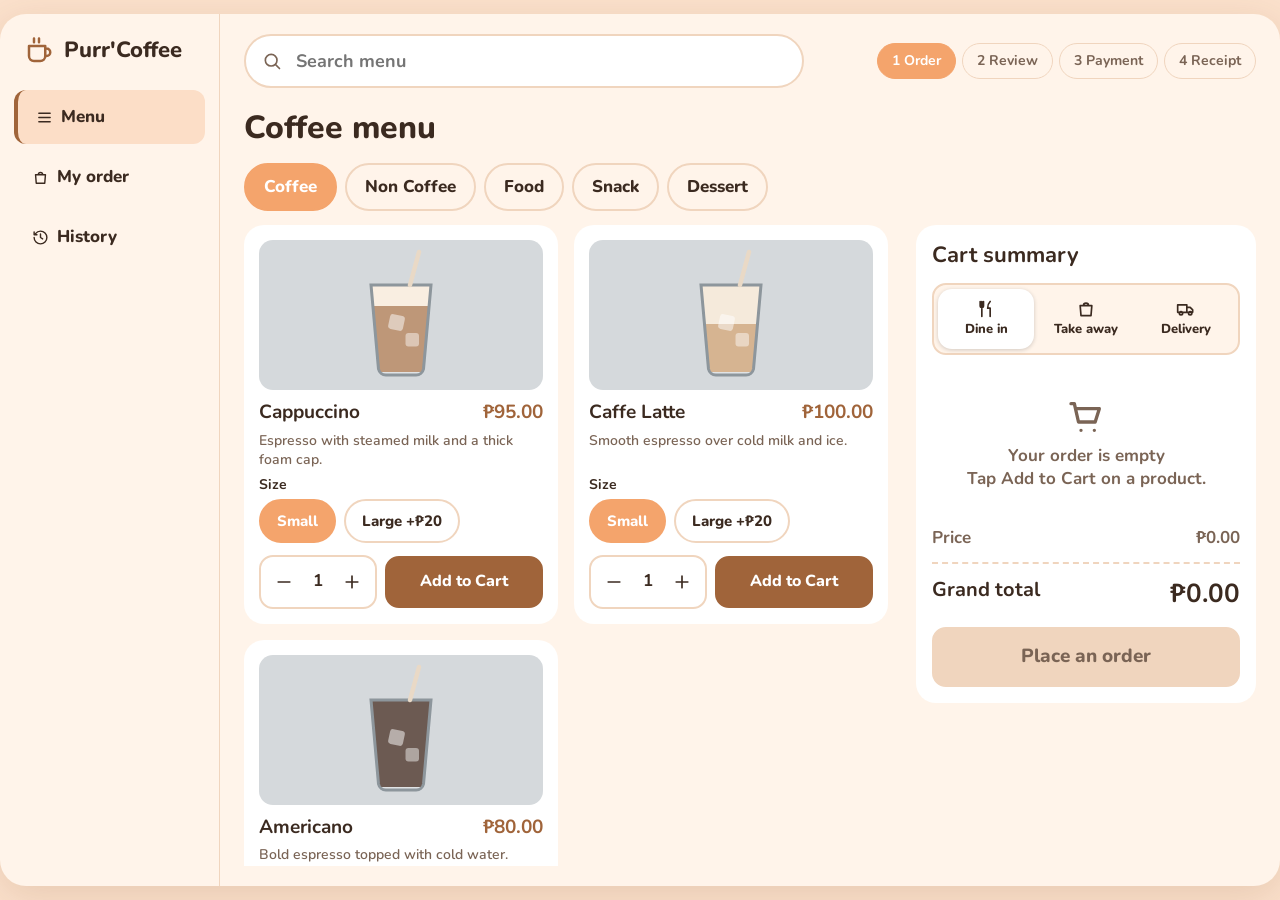
==== commit 4f54deec: "Add independent menu scrolling" ====
--- a/index.html
+++ b/index.html
@@ -853,37 +853,18 @@
   .qrbox {
     width: min(290px,100%);
     aspect-ratio: 1;
-    border: 2px dashed var(--mute);
+    background: #fff;
+    border: 2px solid var(--line);
     border-radius: 10px;
-    position: relative;
-    display: grid;
-    place-items: center;
-    color: var(--mute);
-    font: 700 14px "JetBrains Mono",monospace;
+    overflow: hidden;
     margin-bottom: 12px;
-  }
-
-  .qrbox i {
-    position: absolute;
-    width: 26%;
-    height: 26%;
-    background: #3b2a20;
-    border-radius: 8px;
-  }
-
-  .qrbox i:after {
-    content: "";
-    position: absolute;
-    inset: 24%;
-    background: #fff;
-  }
-
-  .qrbox i:before {
-    content: "";
-    position: absolute;
-    inset: 38%;
-    background: #3b2a20;
-    z-index: 1;
+    line-height: 0;
+  }
+
+  .qrbox svg {
+    display: block;
+    width: 100%;
+    height: 100%;
   }
 
   .how {
@@ -1124,6 +1105,65 @@
     }
     .nav {
       width: auto;
+    }
+  }
+
+  /* ===== MENU SCREEN: fixed-height layout so only the product list scrolls =====
+     App.render() adds .menu-lock to <body> while the menu (order) screen is showing. */
+  @media screen and (min-width:821px) {
+    body.menu-lock {
+      overflow: hidden;
+    }
+    body.menu-lock .shell {
+      height: calc(100vh - 28px);
+      height: calc(100dvh - 28px);
+      min-height: 0;
+      grid-template-rows: minmax(0,1fr);
+    }
+    body.menu-lock .content {
+      display: flex;
+      flex-direction: column;
+      min-height: 0;
+    }
+    body.menu-lock .top {
+      flex: none;
+    }
+    body.menu-lock #app {
+      flex: 1;
+      min-height: 0;
+      overflow-y: auto;
+      overflow-x: hidden;
+      overscroll-behavior: contain;
+      scrollbar-width: thin;
+      scrollbar-color: var(--pill) transparent;
+    }
+  }
+
+  @media screen and (min-width:1101px) {
+    body.menu-lock #app {
+      display: flex;
+      flex-direction: column;
+      overflow: hidden;
+    }
+    body.menu-lock .cols {
+      flex: 1;
+      min-height: 0;
+      grid-template-rows: minmax(0,1fr);
+    }
+    body.menu-lock .grid {
+      align-self: stretch;
+      align-content: start;
+      min-height: 0;
+      overflow-y: auto;
+      overflow-x: hidden;
+      overscroll-behavior: contain;
+      padding-right: 8px;
+      scrollbar-width: thin;
+      scrollbar-color: var(--pill) transparent;
+    }
+    body.menu-lock .cart {
+      max-height: 100%;
+      overflow-y: auto;
     }
   }
 
@@ -1199,35 +1239,7 @@
   <script>
     "use strict";
 
-    /* =====================================================================
-       PURR'COFFEE POS  -  script map
-       ---------------------------------------------------------------------
-       1. SETTINGS        numbers you may want to change (prices, limits)
-       2. HELPERS         icons, money format, dates, toast popup
-       3. MENU DATA       products, categories, product drawings
-       4. CART            current order (add / remove / totals)
-       5. TRANSACTIONS    reference numbers + saved sales history
-       6. PAYMENT         cash validation
-       7. RECEIPT         receipt HTML
-       8. SCREENS         one function per screen (v_order, v_cash, ...)
-       9. ACTIONS         what each button does (click handler)
-      10. START           boot the app
-       ===================================================================== */
-
-    /* ===== 1. SETTINGS ===== */
-    const CONFIG = {
-      LARGE_EXTRA: 20,          // extra pesos for a Large drink
-      MAX_QTY: 20,              // max quantity per add on the menu
-      PROCESS_MS: 1600,         // fake processing time for QR / Card
-      MAX_CASH_DIGITS: 7,       // max digits on the cash keypad
-      QUICK_AMOUNTS: [200, 500, 1000], // quick cash buttons (plus "Exact")
-      TOAST_MS: 2400,           // how long popups stay
-      STORAGE_KEY: "pos_tx"     // localStorage key for the reference counter
-    };
-    const LARGE_EXTRA = CONFIG.LARGE_EXTRA;
-
-
-    /* ===== 2. HELPERS (icons, money, dates, toast popup) ===== */
+    /* ===== utils ===== */
     const ICONS = {
       cup: "M4 8h13v8a4 4 0 01-4 4H8a4 4 0 01-4-4V8zM17 10h1a3 3 0 010 6h-1M8 2v3M12 2v3",
       menu: "M4 6h16M4 12h16M4 18h16",
@@ -1254,7 +1266,7 @@
     };
     const ic = n => `<svg class="i" viewBox="0 0 24 24" aria-hidden="true"><path d="${ICONS[n]}"/></svg>`;
     const Util = {
-      cents: n => Math.round(Number(n) * 100), // money in centavos: no decimal errors
+      cents: n => Math.round(Number(n) * 100),
       peso: n => "₱" + Number(n).toLocaleString("en-PH", {
         minimumFractionDigits: 2,
         maximumFractionDigits: 2
@@ -1266,11 +1278,12 @@
         e.innerHTML = ic(type === "success" ? "check" : "alert") + `<span>${t}</span>`;
         e.className = "show " + type;
         clearTimeout(Util._t);
-        Util._t = setTimeout(() => e.className = "", CONFIG.TOAST_MS);
+        Util._t = setTimeout(() => e.className = "", 2400);
       }
     };
 
-    /* ===== 3. MENU DATA (products, categories, drawn images - no image files needed) ===== */
+    /* ===== product data + drawn product images (inline SVG, no external files) ===== */
+    const LARGE_EXTRA = 20;
     const PRODUCTS = [
       {
         id: 1,
@@ -1390,7 +1403,7 @@
       return `<svg viewBox="0 0 100 100" role="img" aria-label="${p.name}">${B[p.art]()}</svg>`;
     }
 
-    /* ===== 4. CART (current order; each line is keyed by product + size) ===== */
+    /* ===== cart logic (temporary order state; lines keyed by product + size) ===== */
     const Cart = {
       items: [],
       find(k) {
@@ -1414,7 +1427,7 @@
         const e = this.find(k);
         if (!e)
           return;
-        e.quantity + d < 1 ? this.remove(k) : e.quantity += d; // never below 1
+        e.quantity + d < 1 ? this.remove(k) : e.quantity += d;
       },
       remove(k) {
         this.items = this.items.filter(i => i.key !== k);
@@ -1422,7 +1435,7 @@
       clear() {
         this.items = [];
       },
-      subtotal: i => Util.cents(i.price) * i.quantity / 100, // derived, never stored
+      subtotal: i => Util.cents(i.price) * i.quantity / 100,
       totalCents() {
         return this.items.reduce((s, i) => s + Util.cents(i.price) * i.quantity, 0);
       },
@@ -1437,14 +1450,237 @@
       }
     };
 
-    /* ===== 5. TRANSACTIONS (reference numbers + sales history) ===== */
+    /* ===== QR code (self-contained generator, no external library needed) ===== */
+    /* QR_CONFIG: the ONLY thing you change to turn the simulation into a real payment QR.
+       Leave paymentUrlTemplate empty = simulation payload (reference + amount as text).
+       To use a real payment link, put it here. {ref} and {amount} are replaced automatically.
+       Example: "https://your-payment-provider.example/pay?ref={ref}&amount={amount}" */
+    const QR_CONFIG = {
+      paymentUrlTemplate: ""
+    };
+
+    const QR = (() => {
+      /* Error-correction level M. version -> [EC codewords per block, [[blocks, data codewords per block], ...]] */
+      const BLOCKS = {
+        1: [10, [[1, 16]]], 2: [16, [[1, 28]]], 3: [26, [[1, 44]]], 4: [18, [[2, 32]]], 5: [24, [[2, 43]]],
+        6: [16, [[4, 27]]], 7: [18, [[4, 31]]], 8: [22, [[2, 38], [2, 39]]], 9: [22, [[3, 36], [2, 37]]], 10: [26, [[4, 43], [1, 44]]]
+      };
+      /* Alignment-pattern centre positions for each version */
+      const ALIGN = { 1: [], 2: [6, 18], 3: [6, 22], 4: [6, 26], 5: [6, 30], 6: [6, 34], 7: [6, 22, 38], 8: [6, 24, 42], 9: [6, 26, 46], 10: [6, 28, 50] };
+      /* The 8 standard mask patterns (true = flip the module) */
+      const MASKS = [
+        (r, c) => (r + c) % 2 === 0,
+        (r, c) => r % 2 === 0,
+        (r, c) => c % 3 === 0,
+        (r, c) => (r + c) % 3 === 0,
+        (r, c) => (Math.floor(r / 2) + Math.floor(c / 3)) % 2 === 0,
+        (r, c) => ((r * c) % 2) + ((r * c) % 3) === 0,
+        (r, c) => (((r * c) % 2) + ((r * c) % 3)) % 2 === 0,
+        (r, c) => (((r + c) % 2) + ((r * c) % 3)) % 2 === 0
+      ];
+
+      /* Reed-Solomon error correction over GF(256) */
+      const EXP = [], LOG = [];
+      for (let i = 0, x = 1; i < 255; i++) { EXP[i] = x; LOG[x] = i; x <<= 1; if (x & 256) x ^= 0x11d; }
+      for (let i = 255; i < 512; i++) EXP[i] = EXP[i - 255];
+      const mul = (a, b) => a && b ? EXP[LOG[a] + LOG[b]] : 0;
+      function rsEncode(data, n) {
+        let g = [1];
+        for (let i = 0; i < n; i++) {
+          const ng = new Array(g.length + 1).fill(0);
+          for (let j = 0; j < g.length; j++) { ng[j] ^= g[j]; ng[j + 1] ^= mul(g[j], EXP[i]); }
+          g = ng;
+        }
+        const r = new Array(n).fill(0);
+        for (const b of data) {
+          const f = b ^ r[0];
+          r.shift(); r.push(0);
+          if (f) for (let i = 0; i < n; i++) r[i] ^= mul(g[i + 1], f);
+        }
+        return r;
+      }
+
+      /* Mask quality score: lower is better (the 4 standard penalty rules) */
+      function penalty(m) {
+        const n = m.length;
+        let p = 0, dark = 0;
+        for (let pass = 0; pass < 2; pass++) {
+          const at = (a, b) => pass ? m[b][a] : m[a][b];
+          for (let a = 0; a < n; a++) {
+            let run = 1;
+            for (let b = 1; b < n; b++) {
+              if (at(a, b) === at(a, b - 1)) { run++; if (run === 5) p += 3; else if (run > 5) p++; } else run = 1;
+            }
+            for (let b = 0; b + 10 < n; b++) {
+              const s = [];
+              for (let k = 0; k < 11; k++) s.push(at(a, b + k) ? 1 : 0);
+              const t = s.join("");
+              if (t === "10111010000" || t === "00001011101") p += 40;
+            }
+          }
+        }
+        for (let y = 0; y < n; y++) for (let x = 0; x < n; x++) {
+          if (m[y][x]) dark++;
+          if (x + 1 < n && y + 1 < n && m[y][x] === m[y][x + 1] && m[y][x] === m[y + 1][x] && m[y][x] === m[y + 1][x + 1]) p += 3;
+        }
+        return p + Math.floor(Math.abs(dark * 100 / (n * n) - 50) / 5) * 10;
+      }
+
+      /* Turn text into a square matrix of true/false modules */
+      function encode(text) {
+        const bytes = Array.from(new TextEncoder().encode(text));
+        const dataCap = v => BLOCKS[v][1].reduce((s, [n, d]) => s + n * d, 0);
+        let v = 1;
+        while (v <= 10 && bytes.length > dataCap(v) - (v < 10 ? 2 : 3)) v++;
+        if (v > 10) throw new Error("QR payload too long");
+
+        /* 1. Data bits: mode (byte), length, data, terminator, padding */
+        const bits = [];
+        const put = (val, len) => { for (let i = len - 1; i >= 0; i--) bits.push((val >>> i) & 1); };
+        put(4, 4);
+        put(bytes.length, v < 10 ? 8 : 16);
+        bytes.forEach(b => put(b, 8));
+        const cap = dataCap(v) * 8;
+        put(0, Math.min(4, cap - bits.length));
+        while (bits.length % 8) bits.push(0);
+        for (let pad = 0xEC; bits.length < cap; pad ^= 0xEC ^ 0x11) put(pad, 8);
+        const cw = [];
+        for (let i = 0; i < bits.length; i += 8) cw.push(parseInt(bits.slice(i, i + 8).join(""), 2));
+
+        /* 2. Split into blocks, add Reed-Solomon error correction, interleave */
+        const [eccLen, groups] = BLOCKS[v];
+        const dBlocks = [], eBlocks = [];
+        let pos = 0;
+        for (const [n, d] of groups) for (let i = 0; i < n; i++) {
+          const blk = cw.slice(pos, pos + d);
+          pos += d;
+          dBlocks.push(blk);
+          eBlocks.push(rsEncode(blk, eccLen));
+        }
+        const out = [];
+        const maxD = Math.max(...dBlocks.map(b => b.length));
+        for (let i = 0; i < maxD; i++) dBlocks.forEach(b => { if (i < b.length) out.push(b[i]); });
+        for (let i = 0; i < eccLen; i++) eBlocks.forEach(b => out.push(b[i]));
+        const stream = [];
+        out.forEach(b => { for (let i = 7; i >= 0; i--) stream.push((b >>> i) & 1); });
+
+        /* 3. Fixed patterns: timing, 3 finder squares, alignment squares */
+        const size = 17 + 4 * v;
+        const mod = Array.from({ length: size }, () => Array(size).fill(false));
+        const fn = Array.from({ length: size }, () => Array(size).fill(false));
+        const set = (x, y, dark) => { mod[y][x] = dark; fn[y][x] = true; };
+        for (let i = 0; i < size; i++) { set(6, i, i % 2 === 0); set(i, 6, i % 2 === 0); }
+        const finder = (cx, cy) => {
+          for (let dy = -4; dy <= 4; dy++) for (let dx = -4; dx <= 4; dx++) {
+            const x = cx + dx, y = cy + dy;
+            if (x < 0 || y < 0 || x >= size || y >= size) continue;
+            const d = Math.max(Math.abs(dx), Math.abs(dy));
+            set(x, y, d !== 2 && d !== 4);
+          }
+        };
+        finder(3, 3); finder(size - 4, 3); finder(3, size - 4);
+        const ap = ALIGN[v];
+        ap.forEach((cy, i) => ap.forEach((cx, j) => {
+          if ((i === 0 && j === 0) || (i === 0 && j === ap.length - 1) || (i === ap.length - 1 && j === 0)) return;
+          for (let dy = -2; dy <= 2; dy++) for (let dx = -2; dx <= 2; dx++) set(cx + dx, cy + dy, Math.max(Math.abs(dx), Math.abs(dy)) !== 1);
+        }));
+
+        /* 4. Format info (error level + mask) and version info cells */
+        const infoCells = mask => {
+          const cells = [];
+          let rem = mask;
+          for (let i = 0; i < 10; i++) rem = (rem << 1) ^ ((rem >>> 9) * 0x537);
+          const fb = ((mask << 10) | rem) ^ 0x5412;
+          const b = i => ((fb >>> i) & 1) === 1;
+          for (let i = 0; i <= 5; i++) cells.push([8, i, b(i)]);
+          cells.push([8, 7, b(6)], [8, 8, b(7)], [7, 8, b(8)]);
+          for (let i = 9; i < 15; i++) cells.push([14 - i, 8, b(i)]);
+          for (let i = 0; i < 8; i++) cells.push([size - 1 - i, 8, b(i)]);
+          for (let i = 8; i < 15; i++) cells.push([8, size - 15 + i, b(i)]);
+          cells.push([8, size - 8, true]);
+          if (v >= 7) {
+            let r2 = v;
+            for (let i = 0; i < 12; i++) r2 = (r2 << 1) ^ ((r2 >>> 11) * 0x1F25);
+            const vb = (v << 12) | r2;
+            for (let i = 0; i < 18; i++) {
+              const bit = ((vb >>> i) & 1) === 1, a = size - 11 + (i % 3), c = Math.floor(i / 3);
+              cells.push([a, c, bit], [c, a, bit]);
+            }
+          }
+          return cells;
+        };
+        infoCells(0).forEach(([x, y, d]) => set(x, y, d)); /* reserve these cells */
+
+        /* 5. Place data bits in the zig-zag order */
+        const raw = Array.from({ length: size }, () => Array(size).fill(false));
+        let bi = 0, up = true;
+        for (let c = size - 1; c > 0; c -= 2) {
+          if (c === 6) c--;
+          for (let i = 0; i < size; i++) {
+            const r = up ? size - 1 - i : i;
+            for (let k = 0; k < 2; k++) {
+              const cc = c - k;
+              if (!fn[r][cc]) raw[r][cc] = bi < stream.length ? stream[bi++] === 1 : false;
+            }
+          }
+          up = !up;
+        }
+
+        /* 6. Try all 8 masks, keep the best-scoring one */
+        let best = null, bestScore = Infinity;
+        for (let mask = 0; mask < 8; mask++) {
+          const m = mod.map(r => r.slice());
+          for (let y = 0; y < size; y++) for (let x = 0; x < size; x++) if (!fn[y][x]) m[y][x] = raw[y][x] !== MASKS[mask](y, x);
+          infoCells(mask).forEach(([x, y, d]) => { m[y][x] = d; });
+          const s = penalty(m);
+          if (s < bestScore) { bestScore = s; best = m; }
+        }
+        return { size, modules: best };
+      }
+
+      return {
+        /* What the QR contains */
+        payload(ref, amount) {
+          const amt = Number(amount).toFixed(2);
+          if (QR_CONFIG.paymentUrlTemplate) {
+            return QR_CONFIG.paymentUrlTemplate.replace("{ref}", encodeURIComponent(ref)).replace("{amount}", amt);
+          }
+          return `PURRCOFFEE-SIM|${ref}|PHP ${amt}|NOT A REAL PAYMENT`;
+        },
+        /* Draw the matrix as an inline SVG (white background + 4-module quiet zone, as the QR standard requires) */
+        svg(text) {
+          try {
+            const { size, modules } = encode(text);
+            const q = 4;
+            let d = "";
+            for (let y = 0; y < size; y++) {
+              for (let x = 0; x < size; x++) {
+                if (!modules[y][x]) continue;
+                let len = 1;
+                while (x + len < size && modules[y][x + len]) len++;
+                d += `M${x + q} ${y + q}h${len}v1h-${len}z`;
+                x += len - 1;
+              }
+            }
+            const n = size + q * 2;
+            return `<svg viewBox="0 0 ${n} ${n}" shape-rendering="crispEdges" role="img" aria-label="QR code for payment ${text.replace(/"/g, "")}"><rect width="${n}" height="${n}" fill="#fff"/><path d="${d}" fill="#3b2a20"/></svg>`;
+          }
+          catch (e) {
+            return `<div style="padding:24px;font:700 14px sans-serif;color:#b91c1c;line-height:1.4">QR code unavailable</div>`;
+          }
+        },
+        encode
+      };
+    })();
+
+    /* ===== transaction logic (separate from cart) ===== */
     const Tx = {
       seq: 0,
       used: new Set(),
       history: [],
       init() {
         try {
-          const s = JSON.parse(localStorage.getItem(CONFIG.STORAGE_KEY) || "{}");
+          const s = JSON.parse(localStorage.getItem("pos_tx") || "{}");
           if (s.day === Util.ymd(new Date())) {
             this.seq = s.seq || 0;
             (s.used || []).forEach(r => this.used.add(r));
@@ -1463,7 +1699,7 @@
         } while (this.used.has(r));
         this.used.add(r);
         try {
-          localStorage.setItem(CONFIG.STORAGE_KEY, JSON.stringify({
+          localStorage.setItem("pos_tx", JSON.stringify({
             day: Util.ymd(new Date()),
             seq: this.seq,
             used: [...this.used]
@@ -1480,7 +1716,7 @@
           transactionReference: this.newRef(),
           dateTime: new Date(),
           serviceMode: mode,
-          items: Cart.items.map(i => ({ // snapshot: later cart changes cannot alter it
+          items: Cart.items.map(i => ({
             name: i.name,
             size: i.size,
             price: i.price,
@@ -1498,7 +1734,7 @@
       }
     };
 
-    /* ===== 6. PAYMENT (cash validation) ===== */
+    /* ===== payment logic ===== */
     const Payment = { check(s) {
         if (!/^\d{1,7}$/.test(s) || Number(s) <= 0)
           return { error: "invalid" };
@@ -1512,7 +1748,7 @@
         };
       } };
 
-    /* ===== 7. RECEIPT ===== */
+    /* ===== receipt generation ===== */
     const Receipt = { html(t) {
         const rows = t.items.map(i => `<div class="r"><b>${i.name}${i.size ? ` (${i.size})` : ""}</b><span>${Util.peso(i.subtotal)}</span></div><small>${i.quantity} × ${Util.peso(i.price)}</small>`).join("");
         const cash = t.paymentMethod === "Cash" ? `<div class="r"><span>Cash received</span><span>${Util.peso(t.cashReceived)}</span></div><div class="r"><span>Change</span><span>${Util.peso(t.change)}</span></div>` : "";
@@ -1525,7 +1761,7 @@
       <div class="r"><span>Status</span><span class="okk">Payment Successful</span></div><hr><div class="c">Thank you! Come back soon.</div></div>`;
       } };
 
-    /* ===== 8. SCREENS + APP STATE (step numbers, state, render, one v_ function per screen) ===== */
+    /* ===== UI ===== */
     const STEP = {
       order: 1,
       review: 2,
@@ -1547,7 +1783,6 @@
       from: "success",
       cashStr: "",
       processing: false,
-      // go to another screen and redraw
       go(s) {
         this.screen = s;
         this.render();
@@ -1559,8 +1794,11 @@
           qty: 1
         });
       },
-      // redraw sidebar, top bar and main area
       render() {
+        /* remember the menu scroll position so adding an item / changing qty doesn't jump back to the top */
+        const wasMenu = document.body.classList.contains("menu-lock");
+        const keepGrid = wasMenu ? (document.getElementById("grid") || {}).scrollTop || 0 : 0;
+        const keepApp = wasMenu ? document.getElementById("app").scrollTop : 0;
         const n = STEP[this.screen];
         document.getElementById("side").innerHTML = `<div class="brand">${ic("cup")}Purr'Coffee</div>
         <button class="nav ${this.screen === "order" ? "on" : ""}" data-a="toOrder">${ic("menu")} Menu</button>
@@ -1572,11 +1810,20 @@
         }).join("");
         document.getElementById("top").innerHTML = this.screen === "order" ? `<div class="search">${ic("search")}<input id="q" type="search" placeholder="Search menu" value="${this.q.replace(/"/g, "&quot;")}" aria-label="Search menu"></div><div class="steps">${steps}</div>` : `<div class="steps">${steps}</div>`;
         document.getElementById("app").innerHTML = this["v_" + this.screen]();
+        /* menu screen only: lock the page height so just the product list scrolls (see CSS .menu-lock) */
+        document.body.classList.toggle("menu-lock", this.screen === "order");
+        if (this.screen === "order" && wasMenu) {
+          document.getElementById("app").scrollTop = keepApp;
+          const g = document.getElementById("grid");
+          if (g)
+            g.scrollTop = keepGrid;
+        }
         const q = document.getElementById("q");
         if (q)
           q.oninput = () => {
             this.q = q.value;
             document.getElementById("grid").innerHTML = this.gridHtml();
+            this.menuScrollTop();
           };
       },
       gridHtml() {
@@ -1626,7 +1873,7 @@
         return `<div class="two"><div><h2>${ic("cash")} Cash Payment</h2><div class="amt"><span>Total amount</span><b>${Util.peso(Cart.total())}</b></div><span class="lbl">Amount paid</span>
       <div class="field ${bad ? "bad" : ""} ${s ? "" : "z"}">${Util.peso(amt)}</div>
       ${bad ? `<div class="alert">${ic("alert")}<div><b>Insufficient cash.</b>Please enter an amount equal to or greater than the total. You are short by ${Util.peso(r.short)}.</div></div>` : ""}
-      <span class="lbl" style="color:var(--mute)">Quick amounts</span><div class="quick"><button data-a="quick" data-v="${Cart.total()}" class="${s && amt === Math.ceil(Cart.total()) ? "on" : ""}">Exact</button>${CONFIG.QUICK_AMOUNTS.map(v => `<button data-a="quick" data-v="${v}" class="${s && amt === v ? "on" : ""}">₱${v.toLocaleString()}</button>`).join("")}</div>
+      <span class="lbl" style="color:var(--mute)">Quick amounts</span><div class="quick"><button data-a="quick" data-v="${Cart.total()}" class="${s && amt === Math.ceil(Cart.total()) ? "on" : ""}">Exact</button>${[200, 500, 1000].map(v => `<button data-a="quick" data-v="${v}" class="${s && amt === v ? "on" : ""}">₱${v.toLocaleString()}</button>`).join("")}</div>
       <div class="chg ${ok ? "ok" : ""}"><div>Change${ok ? `<small>${Util.peso(amt)} − ${Util.peso(Cart.total())}</small>` : ""}</div><b>${ok ? Util.peso(r.change) : "—"}</b></div></div>
       <div><div class="pad">${[1, 2, 3, 4, 5, 6, 7, 8, 9].map(d => `<button data-a="key" data-k="${d}">${d}</button>`).join("")}<button class="f" data-a="kclear">Clear</button><button data-a="key" data-k="0">0</button><button class="f" data-a="kback" aria-label="Backspace">${ic("back")}</button></div>
       <button class="wide pri" style="margin-top:12px" data-a="payCash">Pay Now</button><button class="wide out" data-a="toMethod">${ic("left")} Change payment method</button></div></div>`;
@@ -1636,7 +1883,7 @@
       },
       v_qr() {
         const p = this.processing;
-        return `<div class="two" style="margin-top:20px"><div class="qrcard"><div><div class="qrbox"><i style="top:8%;left:8%"></i><i style="top:8%;right:8%"></i><i style="bottom:8%;left:8%"></i><div>QR CODE<br><small>placeholder</small></div></div><div class="note">Ref: ${Tx.peekRef()}</div></div></div>
+        return `<div class="two" style="margin-top:20px"><div class="qrcard"><div><div class="qrbox">${QR.svg(QR.payload(Tx.peekRef(), Cart.total()))}</div><div class="note">Ref: ${Tx.peekRef()}</div></div></div>
       <div><h2>${ic("qr")} QR Payment <small style="font-size:16px;color:var(--brand)">(simulation)</small></h2><div class="amt"><span>Amount to pay</span><b style="color:var(--brand)">${Util.peso(Cart.total())}</b></div>
       <ul class="how"><li><b>1</b>Scan the QR code using your supported payment application.</li><li><b>2</b>Check that the amount is ${Util.peso(Cart.total())} and approve it in your app.</li><li><b>3</b>Tap Confirm Payment below.</li></ul>${p ? this.proc() : ""}
       <div class="btns" style="grid-template-columns:1fr 1.4fr"><button class="out" ${p ? "disabled" : ""} data-a="toMethod">${ic("left")} Back</button><button class="pri" ${p ? "disabled" : ""} data-a="payQR">${ic("check")} Confirm Payment</button></div>
@@ -1663,7 +1910,7 @@
         const h = Tx.history;
         return `<h1>History</h1><p class="sub">Completed transactions this session.</p><div class="hist">${h.length ? h.map((t, i) => `<button data-a="open" data-i="${i}"><span>${t.transactionReference}<br><small style="color:var(--mute)">${t.dateTime.toLocaleTimeString("en-PH", { timeStyle: "short" })} · ${t.paymentMethod} · ${t.serviceMode}</small></span><b>${Util.peso(t.total)}</b></button>`).join("") : `<div class="empty">No transactions yet.</div>`}</div>`;
       },
-      /* ===== 9. ACTIONS (guard, finish payment, new transaction, click handler) ===== */
+      /* --- actions --- */
       guard() {
         if (Cart.isEmpty()) {
           Util.toast("Please add at least one product before proceeding.", "warn");
@@ -1676,7 +1923,7 @@
           return;
         if (!this.guard())
           return this.go("order");
-        const d = method === "Cash" ? 0 : CONFIG.PROCESS_MS;
+        const d = method === "Cash" ? 0 : 1600;
         this.processing = d > 0;
         this.render();
         setTimeout(() => {
@@ -1705,18 +1952,17 @@
         Util.toast("New transaction started — previous order cleared");
         this.go("order");
       },
-      // one click listener for the whole page; buttons carry data-a="action"
       handle(e) {
         const b = e.target.closest("[data-a]");
         if (!b || this.processing)
           return;
         const id = Number(b.dataset.id), k = b.dataset.k;
         switch (b.dataset.a) {
-          /* --- menu --- */
           case "cat":
             this.cat = b.dataset.c;
             this.q = "";
             this.render();
+            this.menuScrollTop();
             break;
           case "size":
             this.getSel(id).size = b.dataset.s;
@@ -1724,7 +1970,7 @@
             break;
           case "qp": {
             const v = this.getSel(id);
-            if (v.qty < CONFIG.MAX_QTY)
+            if (v.qty < 20)
               v.qty++;
             this.refreshGrid();
             break;
@@ -1765,7 +2011,6 @@
             this.render();
             Util.toast("Item removed.", "warn");
             break;
-          /* --- navigation --- */
           case "toOrder":
             this.go("order");
             break;
@@ -1785,13 +2030,12 @@
             this.from = "history";
             this.go("receipt");
             break;
-          /* --- payment: choose method + cash keypad --- */
           case "pick":
             this.cashStr = "";
             this.go(b.dataset.m === "Cash" ? "cash" : b.dataset.m === "Card" ? "card" : "qr");
             break;
           case "key":
-            if (this.cashStr.length < CONFIG.MAX_CASH_DIGITS) {
+            if (this.cashStr.length < 7) {
               this.cashStr = (this.cashStr + b.dataset.k).replace(/^0+/, "");
               this.render();
             }
@@ -1808,7 +2052,6 @@
             this.cashStr = String(Math.ceil(Number(b.dataset.v)));
             this.render();
             break;
-          /* --- pay + receipt --- */
           case "payCash": {
             const r = this.cashStr ? Payment.check(this.cashStr) : { error: "invalid" };
             if (r.error === "invalid")
@@ -1844,15 +2087,20 @@
             break;
         }
       },
+      menuScrollTop() {
+        const g = document.getElementById("grid");
+        if (g)
+          g.scrollTop = 0;
+        document.getElementById("app").scrollTop = 0;
+      },
       refreshGrid() {
         const g = document.getElementById("grid");
         g ? g.innerHTML = this.gridHtml() : this.render();
       }
     };
-    /* ===== 10. START ===== */
-    Tx.init();                                            // load today's reference counter
+    Tx.init();
     document.addEventListener("click", e => App.handle(e));
-    App.render();                                         // draw the first screen
+    App.render();
   </script>
 </body>
-</html>+</html>
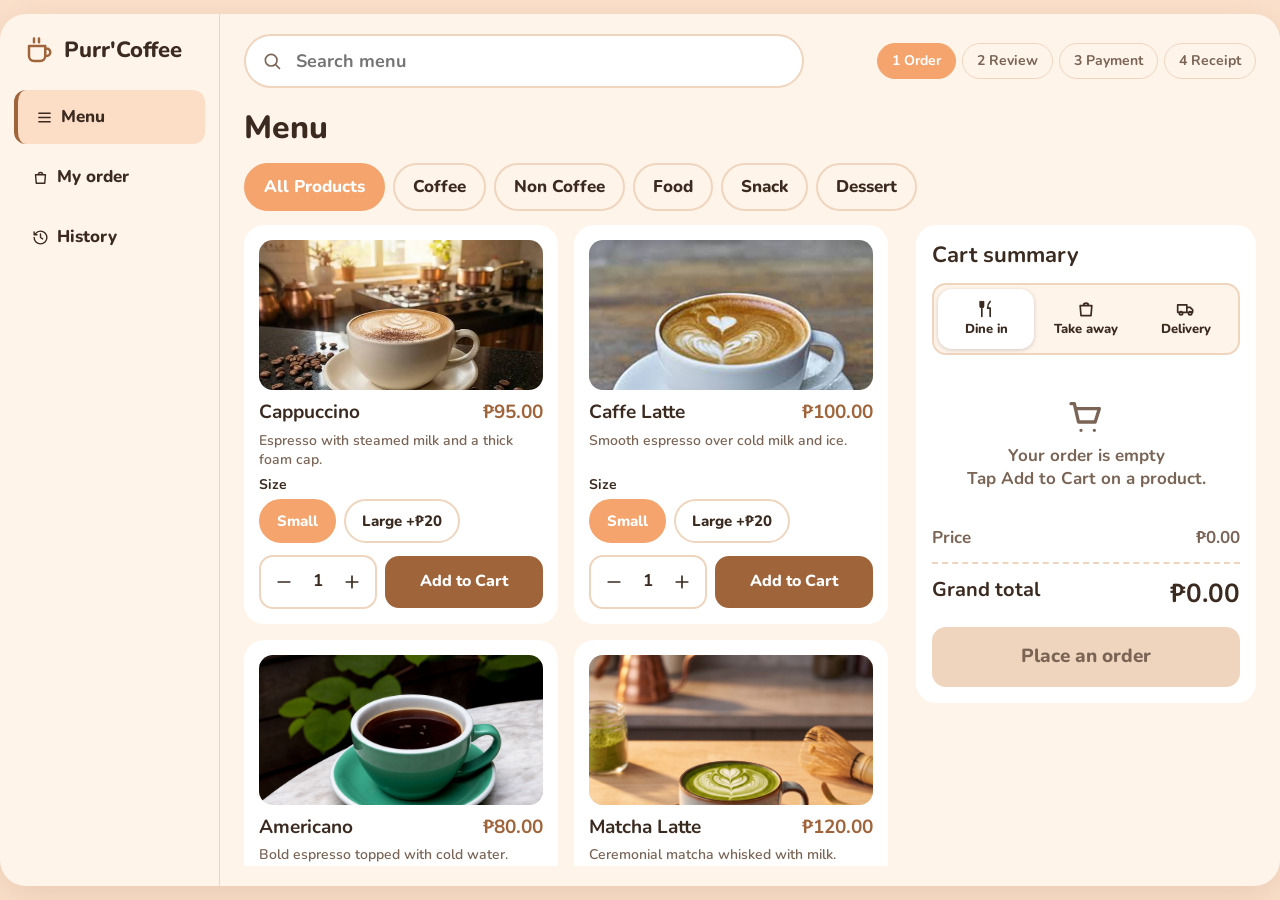
==== commit df2b62bb: "Add product filters and images" ====
--- a/index.html
+++ b/index.html
@@ -352,6 +352,7 @@
 
   .img {
     height: 150px;
+    flex-shrink: 0;
     border-radius: 14px;
     background: var(--img);
     overflow: hidden;
@@ -359,7 +360,9 @@
     place-items: center;
   }
 
-  .img svg {
+  .img img {
+    display: block;
+    object-fit: cover;
     height: 100%;
     width: 100%;
   }
@@ -507,7 +510,9 @@
     background: var(--img);
   }
 
-  .item .th svg {
+  .item .th img {
+    display: block;
+    object-fit: cover;
     width: 100%;
     height: 100%;
   }
@@ -1282,7 +1287,7 @@
       }
     };
 
-    /* ===== product data + drawn product images (inline SVG, no external files) ===== */
+    /* ===== product data + local product images ===== */
     const LARGE_EXTRA = 20;
     const PRODUCTS = [
       {
@@ -1291,11 +1296,7 @@
         price: 95,
         cat: "Coffee",
         sizes: 1,
-        art: "cup",
-        layers: [
-          [30, 44, "#f6e8d6"],
-          [44, 88, "#a8744a"]
-        ],
+        image: "assets/images/cappuccino.jpg",
         desc: "Espresso with steamed milk and a thick foam cap."
       },
       {
@@ -1304,11 +1305,7 @@
         price: 100,
         cat: "Coffee",
         sizes: 1,
-        art: "cup",
-        layers: [
-          [30, 56, "#f1e2cf"],
-          [56, 88, "#c89a6c"]
-        ],
+        image: "assets/images/caffe-latte.jpg",
         desc: "Smooth espresso over cold milk and ice."
       },
       {
@@ -1317,10 +1314,7 @@
         price: 80,
         cat: "Coffee",
         sizes: 1,
-        art: "cup",
-        layers: [
-          [30, 88, "#3a2218"]
-        ],
+        image: "assets/images/americano.jpg",
         desc: "Bold espresso topped with cold water."
       },
       {
@@ -1329,11 +1323,7 @@
         price: 120,
         cat: "Non Coffee",
         sizes: 1,
-        art: "cup",
-        layers: [
-          [30, 52, "#a9c06f"],
-          [52, 88, "#eef0d6"]
-        ],
+        image: "assets/images/matcha-latte.jpg",
         desc: "Ceremonial matcha whisked with milk."
       },
       {
@@ -1342,10 +1332,7 @@
         price: 90,
         cat: "Non Coffee",
         sizes: 1,
-        art: "cup",
-        layers: [
-          [30, 88, "#7a4a31"]
-        ],
+        image: "assets/images/choco-milk.jpg",
         desc: "Rich dark chocolate with cold milk."
       },
       {
@@ -1353,7 +1340,7 @@
         name: "Croissant",
         price: 85,
         cat: "Food",
-        art: "croissant",
+        image: "assets/images/croissant.jpg",
         desc: "Buttery, flaky, baked fresh each morning."
       },
       {
@@ -1361,7 +1348,7 @@
         name: "Club Sandwich",
         price: 130,
         cat: "Food",
-        art: "sandwich",
+        image: "assets/images/club-sandwich.jpg",
         desc: "Chicken, egg, lettuce and tomato on toast."
       },
       {
@@ -1369,7 +1356,7 @@
         name: "Cookies",
         price: 45,
         cat: "Snack",
-        art: "cookie",
+        image: "assets/images/cookies.jpg",
         desc: "Two chewy chocolate chip cookies."
       },
       {
@@ -1377,7 +1364,7 @@
         name: "Cheesecake",
         price: 110,
         cat: "Dessert",
-        art: "cake",
+        image: "assets/images/cheesecake.jpg",
         desc: "Creamy baked cheesecake with berry sauce."
       },
       {
@@ -1385,23 +1372,11 @@
         name: "Donut",
         price: 55,
         cat: "Dessert",
-        art: "donut",
+        image: "assets/images/donut.jpg",
         desc: "Glazed ring donut, soft and fluffy."
       }
     ];
-    const CATS = ["Coffee", "Non Coffee", "Food", "Snack", "Dessert"];
-    function art(p) {
-      const L = y => 30 + (y - 30) * 5 / 55, B = {
-        cup: () => p.layers.map(([a, b, c]) => `<polygon points="${L(a)},${a} ${70 - (L(a) - 30)},${a} ${70 - (L(b) - 30)},${b} ${L(b)},${b}" fill="${c}"/>`).join("") +
-          `<path d="M30 30h40l-5 56a5 5 0 01-5 4H40a5 5 0 01-5-4z" fill="rgba(255,255,255,.25)" stroke="#8d969c" stroke-width="2"/><rect x="42" y="50" width="10" height="10" rx="2" fill="#fff" opacity=".5" transform="rotate(12 47 55)"/><rect x="53" y="62" width="9" height="9" rx="2" fill="#fff" opacity=".45"/><path d="M56 30l6-22" stroke="#e9d9c6" stroke-width="3" stroke-linecap="round"/>`,
-        croissant: () => `<path d="M15 62c4-24 22-34 35-34s31 10 35 34c-8-6-12-8-18-6-3-8-9-12-17-12s-14 4-17 12c-6-2-10 0-18 6z" fill="#d9954a"/><path d="M38 40l5 14M50 36v18M62 40l-5 14" stroke="#b9722e" stroke-width="3" stroke-linecap="round"/>`,
-        sandwich: () => `<path d="M14 66L50 24l36 42z" fill="#e8c27c"/><path d="M20 66l30-34 30 34z" fill="#8fbf5a"/><path d="M26 66l24-26 24 26z" fill="#e5533d"/><path d="M14 66h72v8H14z" fill="#e8c27c"/>`,
-        cookie: () => `<circle cx="50" cy="52" r="30" fill="#c58a4a"/><circle cx="40" cy="44" r="4" fill="#4a2c1a"/><circle cx="58" cy="40" r="4" fill="#4a2c1a"/><circle cx="52" cy="58" r="4" fill="#4a2c1a"/><circle cx="36" cy="60" r="3.5" fill="#4a2c1a"/><circle cx="64" cy="58" r="3.5" fill="#4a2c1a"/>`,
-        cake: () => `<path d="M14 70L50 30l36 40z" fill="#f6dfa6"/><path d="M14 70h72v8H14z" fill="#d9a65c"/><path d="M50 30l36 40H50z" fill="#f0cd84"/><circle cx="50" cy="26" r="6" fill="#d33d5b"/>`,
-        donut: () => `<circle cx="50" cy="52" r="32" fill="#e7b06b"/><circle cx="50" cy="50" r="30" fill="#f3a0b8"/><circle cx="50" cy="50" r="10" fill="var(--img)"/><path d="M30 38l5 3M62 32l-3 5M70 56l-5 2M40 70l3-5M58 70l-2-5" stroke="#fff" stroke-width="3" stroke-linecap="round"/>`
-      };
-      return `<svg viewBox="0 0 100 100" role="img" aria-label="${p.name}">${B[p.art]()}</svg>`;
-    }
+    const CATS = ["All Products", "Coffee", "Non Coffee", "Food", "Snack", "Dessert"];
 
     /* ===== cart logic (temporary order state; lines keyed by product + size) ===== */
     const Cart = {
@@ -1775,7 +1750,7 @@
     };
     const App = {
       screen: "order",
-      cat: "Coffee",
+      cat: "All Products",
       q: "",
       mode: "Dine in",
       sel: {},
@@ -1827,12 +1802,13 @@
           };
       },
       gridHtml() {
-        const s = this.q.trim().toLowerCase(), list = PRODUCTS.filter(p => s ? p.name.toLowerCase().includes(s) : p.cat === this.cat);
+        const s = this.q.trim().toLowerCase(), list = PRODUCTS.filter(p =>
+          (this.cat === "All Products" || p.cat === this.cat) && p.name.toLowerCase().includes(s));
         if (!list.length)
           return `<div class="empty">No products found.<br>Try another name or category.</div>`;
         return list.map(p => {
           const v = this.getSel(p.id), inCart = Cart.items.some(i => i.productId === p.id), pr = p.price + (p.sizes && v.size === "Large" ? LARGE_EXTRA : 0);
-          return `<div class="pc ${inCart ? "in" : ""}"><div class="img">${art(p)}</div><div class="pn"><span style="color:var(--ink)">${p.name}</span><span>${Util.peso(pr)}</span></div><p class="desc">${p.desc}</p>
+          return `<div class="pc ${inCart ? "in" : ""}"><div class="img"><img src="${p.image}" alt="${p.name}"></div><div class="pn"><span style="color:var(--ink)">${p.name}</span><span>${Util.peso(pr)}</span></div><p class="desc">${p.desc}</p>
         ${p.sizes ? `<div class="sz"><small>Size</small><div>${["Small", "Large"].map(z => `<button class="${v.size === z ? "on" : ""}" data-a="size" data-id="${p.id}" data-s="${z}">${z}${z === "Large" ? " +₱" + LARGE_EXTRA : ""}</button>`).join("")}</div></div>` : ""}
         <div class="ar"><div class="st"><button data-a="qm" data-id="${p.id}" aria-label="Less">${ic("minus")}</button><b>${v.qty}</b><button data-a="qp" data-id="${p.id}" aria-label="More">${ic("plus")}</button></div><button class="add" data-a="add" data-id="${p.id}">Add to Cart</button></div></div>`;
         }).join("");
@@ -1846,14 +1822,14 @@
         return `<div class="cart"><h3>Cart summary</h3><div class="mode">${modes.map(([m, i]) => `<button class="${this.mode === m ? "on" : ""}" data-a="mode" data-m="${m}">${ic(i)}${m}</button>`).join("")}</div>${Cart.isEmpty() ? `<div class="empty">${ic("cart")}<b>Your order is empty</b><br>Tap Add to Cart on a product.</div>` :
           Cart.items.map(i => {
             const p = PRODUCTS.find(x => x.id === i.productId);
-            return `<div class="item"><div class="th">${art(p)}</div><div><b>${i.name}</b><small>${i.size ? i.size + " · " : ""}${Util.peso(i.price)} each</small><div class="q"><button data-a="dec" data-k="${i.key}" aria-label="Decrease ${i.name}">${ic("minus")}</button><i>${i.quantity}</i><button data-a="inc" data-k="${i.key}" aria-label="Increase ${i.name}">${ic("plus")}</button></div></div>
+            return `<div class="item"><div class="th"><img src="${p.image}" alt="${p.name}"></div><div><b>${i.name}</b><small>${i.size ? i.size + " · " : ""}${Util.peso(i.price)} each</small><div class="q"><button data-a="dec" data-k="${i.key}" aria-label="Decrease ${i.name}">${ic("minus")}</button><i>${i.quantity}</i><button data-a="inc" data-k="${i.key}" aria-label="Increase ${i.name}">${ic("plus")}</button></div></div>
         <div class="rt"><b>${Util.peso(Cart.subtotal(i))}</b><br><button class="del" data-a="rem" data-k="${i.key}" aria-label="Remove ${i.name}">${ic("trash")}</button></div></div>`;
           }).join("")}
         <div class="row2"><span>Price</span><span>${Util.peso(Cart.total())}</span></div><div class="row2 g"><span>Grand total</span><b>${Util.peso(Cart.total())}</b></div>
         <button class="wide pri ${Cart.isEmpty() ? "dis" : ""}" data-a="toReview">Place an order</button></div>`;
       },
       v_order() {
-        return `<h1>Coffee menu</h1><div class="pills">${CATS.map(c => `<button class="${!this.q && c === this.cat ? "on" : ""}" data-a="cat" data-c="${c}">${c}</button>`).join("")}</div><div class="cols"><div class="grid" id="grid">${this.gridHtml()}</div>${this.cartBox()}</div>`;
+        return `<h1>Menu</h1><div class="pills">${CATS.map(c => `<button class="${c === this.cat ? "on" : ""}" data-a="cat" data-c="${c}" aria-pressed="${c === this.cat}">${c}</button>`).join("")}</div><div class="cols"><div class="grid" id="grid">${this.gridHtml()}</div>${this.cartBox()}</div>`;
       },
       v_review() {
         return `<div style="max-width:1000px"><h1>Order summary</h1><p class="sub">${this.mode} · Check your items before paying. Tap Back to make changes — your items stay in the cart.</p>
@@ -1947,7 +1923,7 @@
         this.processing = false;
         this.sel = {};
         this.q = "";
-        this.cat = "Coffee";
+        this.cat = "All Products";
         this.mode = "Dine in";
         Util.toast("New transaction started — previous order cleared");
         this.go("order");
@@ -1960,7 +1936,6 @@
         switch (b.dataset.a) {
           case "cat":
             this.cat = b.dataset.c;
-            this.q = "";
             this.render();
             this.menuScrollTop();
             break;
@@ -2098,6 +2073,16 @@
         g ? g.innerHTML = this.gridHtml() : this.render();
       }
     };
+    document.addEventListener("error", e => {
+      const img = e.target;
+      if (img.tagName !== "IMG" || !img.matches(".img img, .th img"))
+        return;
+      const box = img.parentElement;
+      box.setAttribute("role", "img");
+      box.setAttribute("aria-label", img.alt + " - image unavailable");
+      box.textContent = "Image unavailable";
+      box.style.cssText = "display:grid;place-items:center;text-align:center;font-size:12px;color:var(--mute)";
+    }, true);
     Tx.init();
     document.addEventListener("click", e => App.handle(e));
     App.render();
